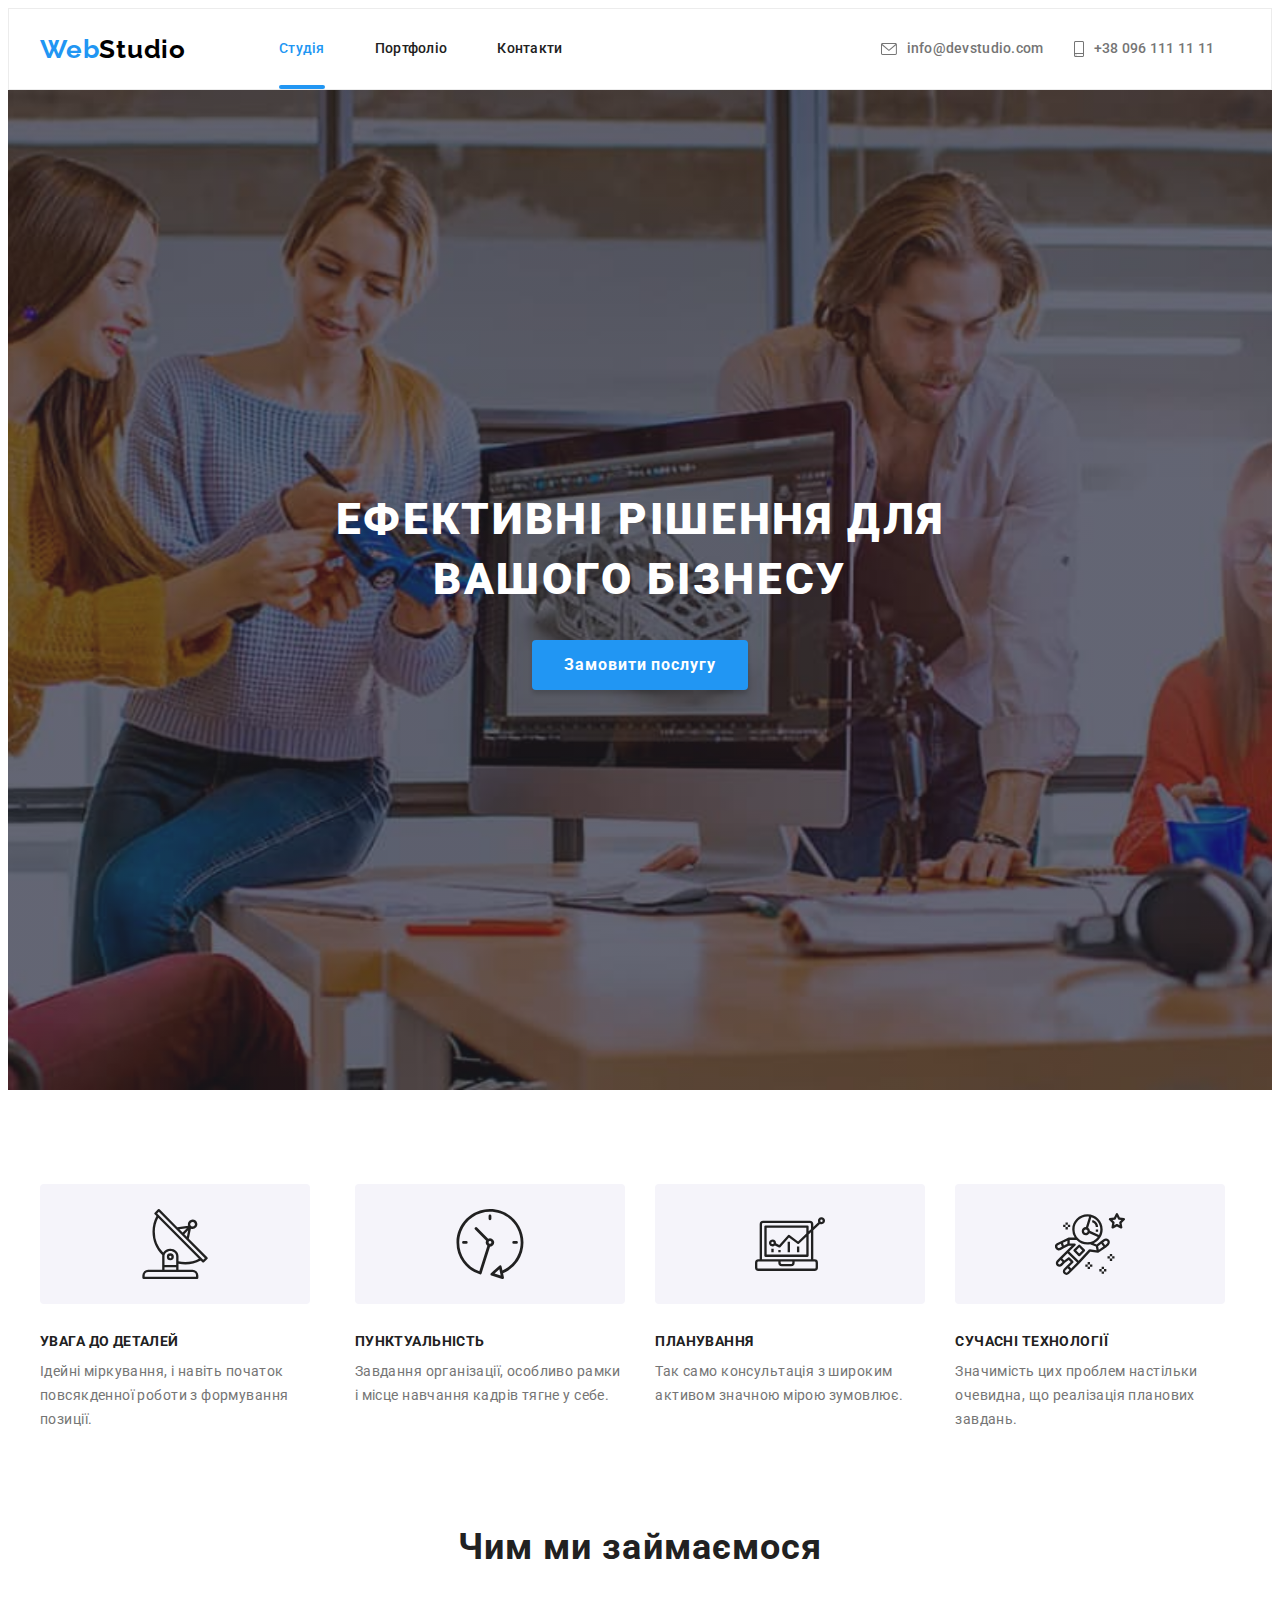
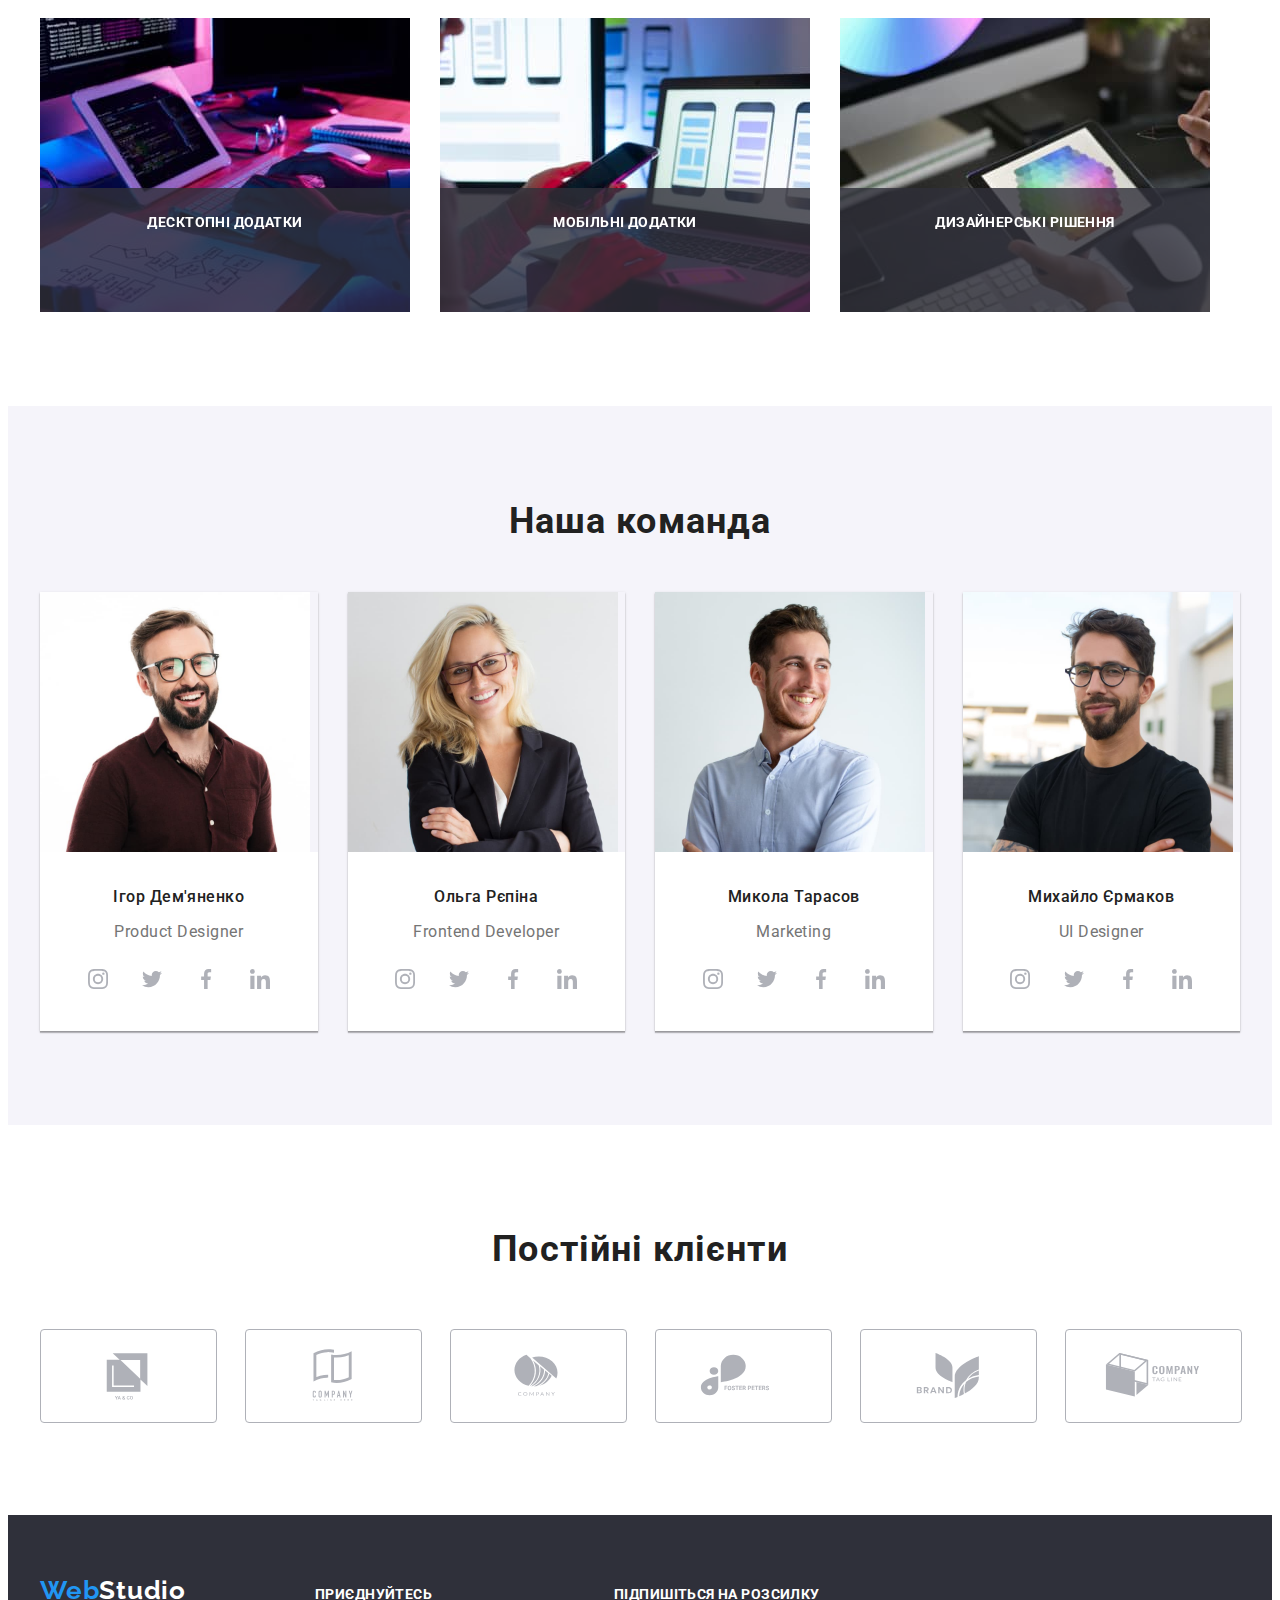
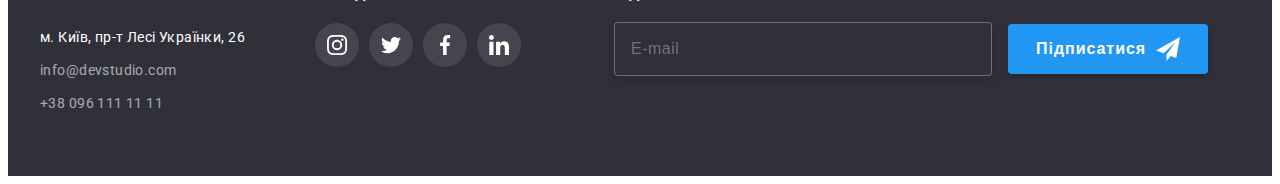
==== index.html @ a2243b5a "start" ====
<!DOCTYPE html>
<html lang="uk">
  <head>
    <meta charset="UTF-8" />
    <meta http-equiv="X-UA-Compatible" content="IE=edge" />
    <meta name="viewport" content="width=device-width, initial-scale=1.0" />
    <title>Portfolio</title>
    <link rel="preconnect" href="https://fonts.googleapis.com" />
    <link rel="preconnect" href="https://fonts.gstatic.com" crossorigin />
    <link
      href="https://fonts.googleapis.com/css2?family=Raleway:wght@700&family=Roboto:wght@400;500;700;900&display=swap"
      rel="stylesheet"
    />
    <link
      rel="stylesheet"
      href="https://cdnjs.cloudflare.com/ajax/libs/modern-normalize/1.1.0/modern-normalize.min.css"
      integrity="sha512-wpPYUAdjBVSE4KJnH1VR1HeZfpl1ub8YT/NKx4PuQ5NmX2tKuGu6U/JRp5y+Y8XG2tV+wKQpNHVUX03MfMFn9Q=="
      crossorigin="anonymous"
      referrerpolicy="no-referrer"
    />
    <link rel="stylesheet" href="./css/styles.css" />
  </head>
  <body>
    <header class="header-page">
      <div class="container main-nav">
        <nav class="site">
          <a class="logo" href="/index.html"
            >Web<span class="black-logo">Studio</span></a
          >
          <ul class="site-nav">
            <li>
              <a class="link-nav current" href="/index.html">Студія</a>
            </li>
            <li><a class="link-nav" href="./portfolio.html">Портфоліо</a></li>
            <li><a class="link-nav" href="">Контакти</a></li>
          </ul>
        </nav>
        <ul class="auth-nav">
          <li class="contact-icon">
            <a class="link" href="mailto:info@devstudio.com">
              <svg class="mail-icon" width="16" height="12">
                <use href="./images/icons.svg#icon-envelope"></use></svg
              >info@devstudio.com
            </a>
          </li>
          <li class="contact-icon">
            <a class="link tel" href="tel:+380961111111">
              <svg class="smarthone-icon" width="10" height="16">
                <use href="./images/icons.svg#icon-smartphone"></use>
              </svg>
              +38 096 111 11 11
            </a>
          </li>
        </ul>
      </div>
    </header>
    <main>
      <section class="decision overlay">
        <div class="container button-buy">
          <h1 class="title">Ефективні рішення для вашого бізнесу</h1>
          <button data-modal-open class="button" type="button">
            Замовити послугу
          </button>
          <div class="backdrop is-hidden" data-modal>
            <div class="modal">
              <button data-modal-close class="close" type="button">
                <svg width="18" height="18">
                  <use href="./images/icons.svg#icon-icon-close"></use>
                </svg>
              </button>
              <p class="modal-title">Залиште свої дані, ми вам передзвонимо</p>
              <form class="modal-form">
                <label class="input-label">
                  <span class="label">Ім'я</span>
                  <span class="input-wrap">
                    <input class="modal-input" type="text" name="name" />
                    <svg class="modal-icon" width="18" height="18">
                      <use href="./images/icons.svg#icon-person"></use>
                    </svg>
                  </span>
                </label>
                <label class="input-label"
                  ><span class="label">Телефон</span>
                  <span class="input-wrap">
                    <input class="modal-input" type="tel" name="phone" />
                    <svg class="modal-icon" width="18" height="18">
                      <use href="./images/icons.svg#icon-phone"></use>
                    </svg>
                  </span>
                </label>
                <label class="input-label"
                  ><span class="label">Пошта</span>
                  <span class="input-wrap">
                    <input class="modal-input" type="email" name="email" />
                    <svg class="modal-icon" width="18" height="18">
                      <use href="./images/icons.svg#icon-email"></use>
                    </svg>
                  </span>
                </label>

                <label class="input-label">
                  <span class="label">Коментар</span>
                  <textarea
                    class="modal-textarea"
                    name="comment"
                    placeholder="Введіть текст"
                  ></textarea>
                </label>
                <label class="checkbox-label"
                  ><input class="checkbox" type="checkbox" name="checkbox" />
                  <span class="icon"></span>
                  Погоджуюся з розсилкою та приймаю
                  <a class="modal-link" href="">
                    <span class="checkbox-text">Умови договору</span></a
                  >
                </label>

                <button type="submit" class="modal-send">Відправити</button>
              </form>
            </div>
          </div>
        </div>
      </section>

      <section class="section-details">
        <div class="container details">
          <ul class="list">
            <li class="list-details">
              <div class="details-icon">
                <svg class="icon-list" width="70" height="70">
                  <use
                    class="icon-antenna"
                    href="./images/icons.svg#icon-antenna-1"
                  ></use>
                </svg>
              </div>
              <h2 class="sub-title">УВАГА ДО ДЕТАЛЕЙ</h2>
              <p class="description">
                Ідейні міркування, і навіть початок повсякденної роботи з
                формування позиції.
              </p>
            </li>

            <li class="list-details">
              <div class="details-icon">
                <svg class="icon-list" width="70" height="70">
                  <use
                    class="icon-clock"
                    href="./images/icons.svg#icon-clock-1"
                  ></use>
                </svg>
              </div>
              <h2 class="sub-title">ПУНКТУАЛЬНІСТЬ</h2>
              <p class="description">
                Завдання організації, особливо рамки і місце навчання кадрів
                тягне у себе.
              </p>
            </li>

            <li class="list-details">
              <div class="details-icon">
                <svg class="icon-list" width="70" height="70">
                  <use
                    class="icon-diagram"
                    href="./images/icons.svg#icon-diagram-1"
                  ></use>
                </svg>
              </div>
              <h2 class="sub-title">ПЛАНУВАННЯ</h2>
              <p class="description">
                Так само консультація з широким активом значною мірою зумовлює.
              </p>
            </li>

            <li class="list-details">
              <div class="details-icon">
                <svg class="icon-list" width="70" height="70">
                  <use
                    class="icon-astronaut"
                    href="./images/icons.svg#icon-astronaut-1"
                  ></use>
                </svg>
              </div>
              <h2 class="sub-title">СУЧАСНІ ТЕХНОЛОГІЇ</h2>
              <p class="description">
                Значимість цих проблем настільки очевидна, що реалізація
                планових завдань.
              </p>
            </li>
          </ul>
        </div>
      </section>

      <section class="hero">
        <div class="container">
          <h2 class="pre-title">Чим ми займаємося</h2>
          <ul class="list-do">
            <li>
              <a class="img-image" href=""
                ><img src="./img/img1.jpg" alt="набір символів" width="370" />
                <p class="img-title">Десктопні додатки</p></a
              >
            </li>
            <li>
              <a class="img-image" href=""
                ><img src="./img/img2.jpg" alt="розробка макету" width="370" />
                <p class="img-title">Мобільні додатки</p></a
              >
            </li>
            <li>
              <a class="img-image" href=""
                ><img src="./img/img3.jpg" alt="дизайн" width="370" />
                <p class="img-title">Дизайнерські рішення</p>
              </a>
            </li>
          </ul>
        </div>
      </section>
      <section class="team">
        <div class="container">
          <h2 class="pre-title">Наша команда</h2>

          <ul class="list-team our-team">
            <li class="icon-item">
              <img src="./img/img4.jpg" alt="Ігор Дем'яненко" width="270" />
              <div class="title-profession">
                <h3 class="title-name">Ігор Дем'яненко</h3>
                <p class="description-name">Product Designer</p>
                <ul class="soc-list list">
                  <li class="soc-item">
                    <a href="" class="soc-link">
                      <svg class="soc-icon" width="20" height="20">
                        <use href="./images/icons.svg#icon-instagram-2"></use>
                      </svg>
                    </a>
                  </li>
                  <li class="soc-item">
                    <a href="" class="soc-link">
                      <svg class="soc-icon" width="20" height="20">
                        <use href="./images/icons.svg#icon-twitter-1"></use>
                      </svg>
                    </a>
                  </li>
                  <li class="soc-item">
                    <a href="" class="soc-link">
                      <svg class="soc-icon" width="20" height="20">
                        <use href="./images/icons.svg#icon-facebook-1"></use>
                      </svg>
                    </a>
                  </li>
                  <li class="soc-item">
                    <a href="" class="soc-link">
                      <svg class="soc-icon" width="20" height="20">
                        <use href="./images/icons.svg#icon-linkedin-1"></use>
                      </svg>
                    </a>
                  </li>
                </ul>
              </div>
            </li>

            <li class="icon-item">
              <img src="./img/img5.jpg" alt="Ольга Рєпіна" width="270" />
              <div class="title-profession">
                <h3 class="title-name">Ольга Рєпіна</h3>
                <p class="description-name">Frontend Developer</p>
                <ul class="soc-list list">
                  <li class="soc-item">
                    <a href="" class="soc-link">
                      <svg class="soc-icon" width="20" height="20">
                        <use href="./images/icons.svg#icon-instagram-2"></use>
                      </svg>
                    </a>
                  </li>
                  <li class="soc-item">
                    <a href="" class="soc-link">
                      <svg class="soc-icon" width="20" height="20">
                        <use href="./images/icons.svg#icon-twitter-1"></use>
                      </svg>
                    </a>
                  </li>
                  <li class="soc-item">
                    <a href="" class="soc-link">
                      <svg class="soc-icon" width="20" height="20">
                        <use href="./images/icons.svg#icon-facebook-1"></use>
                      </svg>
                    </a>
                  </li>
                  <li class="soc-item">
                    <a href="" class="soc-link">
                      <svg class="soc-icon" width="20" height="20">
                        <use href="./images/icons.svg#icon-linkedin-1"></use>
                      </svg>
                    </a>
                  </li>
                </ul>
              </div>
            </li>
            <li class="icon-item">
              <img src="./img/img6.jpg" alt="Микола Тарасов" width="270" />
              <div class="title-profession">
                <h3 class="title-name">Микола Тарасов</h3>
                <p class="description-name">Marketing</p>
                <ul class="soc-list list">
                  <li class="soc-item">
                    <a href="" class="soc-link">
                      <svg class="soc-icon" width="20" height="20">
                        <use href="./images/icons.svg#icon-instagram-2"></use>
                      </svg>
                    </a>
                  </li>
                  <li class="soc-item">
                    <a href="" class="soc-link">
                      <svg class="soc-icon" width="20" height="20">
                        <use href="./images/icons.svg#icon-twitter-1"></use>
                      </svg>
                    </a>
                  </li>
                  <li class="soc-item">
                    <a href="" class="soc-link">
                      <svg class="soc-icon" width="20" height="20">
                        <use href="./images/icons.svg#icon-facebook-1"></use>
                      </svg>
                    </a>
                  </li>
                  <li class="soc-item">
                    <a href="" class="soc-link">
                      <svg class="soc-icon" width="20" height="20">
                        <use href="./images/icons.svg#icon-linkedin-1"></use>
                      </svg>
                    </a>
                  </li>
                </ul>
              </div>
            </li>
            <li class="icon-item">
              <img src="./img/img7.jpg" alt="Михайло Єрмаков" width="270" />
              <div class="title-profession">
                <h3 class="title-name">Михайло Єрмаков</h3>
                <p class="description-name">UI Designer</p>
                <ul class="soc-list list">
                  <li class="soc-item">
                    <a href="" class="soc-link">
                      <svg class="soc-icon" width="20" height="20">
                        <use href="./images/icons.svg#icon-instagram-2"></use>
                      </svg>
                    </a>
                  </li>
                  <li class="soc-item">
                    <a href="" class="soc-link">
                      <svg class="soc-icon" width="20" height="20">
                        <use href="./images/icons.svg#icon-twitter-1"></use>
                      </svg>
                    </a>
                  </li>
                  <li class="soc-item">
                    <a href="" class="soc-link">
                      <svg class="soc-icon" width="20" height="20">
                        <use href="./images/icons.svg#icon-facebook-1"></use>
                      </svg>
                    </a>
                  </li>
                  <li class="soc-item">
                    <a href="" class="soc-link">
                      <svg class="soc-icon" width="20" height="20">
                        <use href="./images/icons.svg#icon-linkedin-1"></use>
                      </svg>
                    </a>
                  </li>
                </ul>
              </div>
            </li>
          </ul>
        </div>
      </section>
      <section class="clients">
        <div class="container">
          <h2 class="title-clients">Постійні клієнти</h2>
          <ul class="clients-list list">
            <li class="client-item">
              <a href="" class="client-link">
                <svg class="client-icon" width="106" height="60">
                  <use href="./images/icons.svg#icon-Logo"></use></svg
              ></a>
            </li>
            <li class="client-item">
              <a href="" class="client-link">
                <svg class="client-icon" width="106" height="60">
                  <use href="./images/icons.svg#icon-Logo-1"></use>
                </svg>
              </a>
            </li>
            <li class="client-item">
              <a href="" class="client-link">
                <svg class="client-icon" width="106" height="60">
                  <use href="./images/icons.svg#icon-Logo-2"></use>
                </svg>
              </a>
            </li>
            <li class="client-item">
              <a href="" class="client-link">
                <svg class="client-icon" width="106" height="60">
                  <use href="./images/icons.svg#icon-Logo-3"></use>
                </svg>
              </a>
            </li>
            <li class="client-item">
              <a href="" class="client-link">
                <svg class="client-icon" width="106" height="60">
                  <use href="./images/icons.svg#icon-Logo-4"></use>
                </svg>
              </a>
            </li>
            <li class="client-item">
              <a href="" class="client-link">
                <svg class="client-icon" width="106" height="60">
                  <use href="./images/icons.svg#icon-Logo-5"></use>
                </svg>
              </a>
            </li>
          </ul>
        </div>
      </section>
    </main>
    <footer class="footer">
      <div class="container footer-item">
        <div class="footer-adress">
          <a class="logo-footer" href="/index.html"
            >Web<span class="partlogo">Studio</span></a
          >
          <address class="adress">
            <a class="street" href="">м. Київ, пр-т Лесі Українки, 26</a>
            <ul class="communication">
              <li class="contact-item">
                <a class="contact mail" href="mailto:info@devstudio.com"
                  >info@devstudio.com</a
                >
              </li>
              <li>
                <a class="contact" href="tel:+380961111111"
                  >+38 096 111 11 11</a
                >
              </li>
            </ul>
          </address>
        </div>
        <div class="footer-soc">
          <h2 class="footer-title">приєднуйтесь</h2>
          <ul class="footer-soc-list">
            <li class="footer-soc-item">
              <a href="" class="footer-soc-link">
                <svg class="footer-soc-icon" width="20" height="20">
                  <use href="./images/icons.svg#icon-instagram-2"></use>
                </svg>
              </a>
            </li>
            <li class="footer-soc-item">
              <a href="" class="footer-soc-link">
                <svg class="footer-soc-icon" width="20" height="20">
                  <use href="./images/icons.svg#icon-twitter-1"></use>
                </svg>
              </a>
            </li>
            <li class="footer-soc-item">
              <a href="" class="footer-soc-link">
                <svg class="footer-soc-icon" width="20" height="20">
                  <use href="./images/icons.svg#icon-facebook-1"></use>
                </svg>
              </a>
            </li>
            <li class="footer-soc-item">
              <a href="" class="footer-soc-link">
                <svg class="footer-soc-icon" width="20" height="20">
                  <use href="./images/icons.svg#icon-linkedin-1"></use>
                </svg>
              </a>
            </li>
          </ul>
        </div>
        <form class="footer-send">
          <label for="email" class="send"
            ><span> Підпишіться на розсилку </span>

            <input
              class="input-email"
              type="email"
              name="email"
              placeholder="E-mail"
              id="email"
            />
          </label>
          <button class="subscribe" type="submit">
            Підписатися
            <svg class="icon-send" width="24" height="24">
              <use href="./images/icons.svg#icon-icon-send"></use>
            </svg>
          </button>
        </form>
      </div>
    </footer>
    <script src="./modal.js"></script>
  </body>
</html>
---- css/styles.css ----
body {
  font-family: "Roboto", sans-serif;
  font-style: normal;
  background-color: #ffffff;
}
:root {
  --brand-color: #ffffff;
  --text-color: #212121;
  --button-color: #2196f3;
}

p,
h1,
h2,
h3,
h4,
h5,
h6 {
  margin: 0;
}
ul,
ol {
  margin: 0;
  padding-left: 0;
}
button {
  cursor: pointer;
}
address {
  font-style: normal;
  margin-top: 20px;
}
img {
  display: block;
}

.container {
  width: 1200px;
  padding-left: 15px;
  padding-right: 15px;
  margin: 0 auto;
}

.header-page {
  border: 1px solid #ececec;
  display: flex;
  align-items: center;
}

.logo {
  font-family: "Raleway";
  font-weight: 700;
  font-size: 26px;
  line-height: 1.19;
  letter-spacing: 0.03em;
  color: var(--button-color);
  text-decoration: none;
  margin-right: 93px;
}
.black-logo {
  color: #000;
}
.partlogo {
  color: var(--brand-color);
}

.button-buy {
  display: flex;
  flex-direction: column;
  align-items: center;
}

.overlay {
  max-width: 1600px;
  height: 600px;
  margin-left: auto;
  margin-right: auto;
  background-image: linear-gradient(
      to right,
      rgba(47, 48, 58, 0.4),
      rgba(47, 48, 58, 0.4)
    ),
    url(../images/hero.jpg);
  background-repeat: no-repeat;
  background-position: center;
  background-size: cover;
}

.backdrop {
  position: fixed;
  width: 100%;
  height: 100%;
  top: 0;
  left: 0;
  background-color: rgba(0, 0, 0, 0.2);
  transition: opacity 250ms cubic-bezier(0.4, 0, 0.2, 1),
    vissbility 250ms cubic-bezier(0.4, 0, 0.2, 1);
}

.backdrop.is-hidden {
  opacity: 0;
  pointer-events: none;
}

.modal {
  position: absolute;
  width: 528px;
  min-height: 581px;
  top: 50%;
  left: 50%;
  transform: translate(-50%, -50%);
  padding-left: 40px;
  padding-right: 40px;
  background: #ffffff;
  border-radius: 4px;
  box-shadow: 0px 1px 3px rgba(0, 0, 0, 0.12), 0px 1px 1px rgba(0, 0, 0, 0.14),
    0px 2px 1px rgba(0, 0, 0, 0.2);
  transform: translate(-50%, -50%) rotate(0);
  transition: transform 250ms cubic-bezier(0.4, 0, 0.2, 1),
    border-radius 250ms cubic-bezier(0.4, 0, 0.2, 1);
}

.backdrop.is-hidden .modal {
  transform: translate(-50%, -50%) rotate(-360deg);
  border-radius: 50%;
}

.close {
  width: 30px;
  height: 30px;
  background-color: #ffffff;
  border: 1px solid rgba(0, 0, 0, 0.1);
  border-radius: 50%;
  fill: #000000;
  position: absolute;
  right: 8px;
  top: 8px;
  display: flex;
  align-items: center;
  justify-content: center;
  cursor: pointer;
  transition: fill 250ms cubic-bezier(0.4, 0, 0.2, 1);
}

.close:focus,
.close:hover {
  fill: var(--button-color);
}

.is-hiden {
  opacity: 0;
  visibility: hidden;
  pointer-events: none;
}

.modal-title {
  font-weight: 700;
  font-size: 20px;
  line-height: 1.15;
  text-align: center;
  letter-spacing: 0.03em;
  color: #212121;
  margin-top: 40px;
  margin-bottom: 12px;
}
.modal-input {
  min-width: 100%;
  height: 40px;
  padding-left: 42px;
  border: 1px solid rgba(33, 33, 33, 0.2);
  border-radius: 4px;
  outline: transparent;
  transition: border-color 250ms cubic-bezier(0.4, 0, 0.2, 1);
}

.modal-input:focus {
  border-color: var(--button-color);
}

.input-label {
  margin-bottom: 10px;
}

.label {
  margin-bottom: 4px;
  margin-top: 10px;
}

.input-label span {
  display: block;
  font-weight: 400;
  font-size: 12px;
  line-height: 1.17;
  letter-spacing: 0.01em;
  color: #757575;
}

.modal-textarea {
  width: 100%;
  min-height: 120px;
  border: 1px solid rgba(33, 33, 33, 0.2);
  border-radius: 4px;
  margin-bottom: 20px;
  font-weight: 400;
  font-size: 12px;
  line-height: 1.67;
  letter-spacing: 0.01em;
  color: rgba(117, 117, 117, 0.5);
  padding-top: 12px;
  padding-left: 16px;
  resize: none;
  outline: transparent;
  transition: border-color 250ms cubic-bezier(0.4, 0, 0.2, 1);
}
.modal-textarea:focus {
  border-color: var(--button-color);
}

.input-wrap {
  position: relative;
}

.input-label {
  margin-bottom: 10px;
}

.modal-link {
  text-decoration: none;
  margin-left: 2px;
}

.modal-icon {
  position: absolute;
  left: 15px;
  top: 50%;
  transform: translateY(-50%);
  right: 15px;
  transition: fill 250ms cubic-bezier(0.4, 0, 0.2, 1);
}

.modal-input:focus + .modal-icon {
  fill: var(--button-color);
}

.modal-send {
  font-weight: 700;
  font-size: 16px;
  line-height: 1.88;
  text-align: center;
  justify-content: center;
  letter-spacing: 0.06em;
  color: #ffffff;
  background: #2196f3;

  border-radius: 4px;
  border: none;
  padding-top: 10px;
  padding-bottom: 10px;
  min-width: 200px;
  cursor: pointer;
  display: block;
  margin: 0 auto;
  transition: box-shadow 250ms cubic-bezier(0.4, 0, 0.2, 1);
}

.modal-send:hover,
.modal-send:focus {
  box-shadow: 0px 4px 4px rgba(0, 0, 0, 0.15);
}

.checkbox-label {
  display: flex;
  align-items: center;
  justify-content: center;
  font-weight: 400;
  font-size: 14px;
  line-height: 1.71;
  letter-spacing: 0.03em;
  color: #757575;
  margin-bottom: 30px;
}

.checkbox-text {
  color: var(--button-color);
  position: relative;
}

.checkbox-text::after {
  content: "";
  width: 100%;
  height: 1px;
  background: #2196f3;
  border-radius: 1px;
  position: absolute;
  display: block;
  bottom: 0;
}

.checkbox {
  appearance: none;
}

.icon {
  display: inline-block;
  width: 16px;
  height: 15px;
  border: 2px solid #212121;
  border-radius: 4px;
  margin-right: 8px;
}

.checkbox:checked + .icon {
  border-color: var(--button-color);
  background-color: var(--button-color);
  background-image: url(../images/checked.svg);
  background-size: contain;
  background-origin: content-box;
}

.decision {
  padding-top: 200px;
  padding-bottom: 200px;
  background-color: #2f303a;
  display: flex;
  align-items: center;
}

.footer {
  background-color: #2f303a;
}
.footer-soc {
  margin-left: 70px;
}

.footer-item {
  display: flex;
  align-items: baseline;
}

.footer-title {
  display: block;
  font-weight: 700;
  font-size: 14px;
  line-height: 1.14;
  letter-spacing: 0.03em;
  text-transform: uppercase;
  color: #ffffff;
  margin-bottom: 20px;
}

.footer-soc-icon {
  fill: #ffffff;
}

.footer-soc-list {
  display: flex;
  justify-content: center;
  gap: 10px;
}

.footer-soc-link {
  width: 100%;
  height: 100%;
  display: flex;
  align-items: center;
  justify-content: center;
  background: rgba(255, 255, 255, 0.1);
  border-radius: 50%;
  fill: #ffffff;
  transition: background-color 250ms cubic-bezier(0.4, 0, 0.2, 1),
    fill 250ms cubic-bezier(0.4, 0, 0.2, 1);
}

.footer-soc-link:hover,
.footer-soc-link:focus {
  background-color: #2196f3;
  fill: #ffffff;
}

.footer-soc-item {
  width: 44px;
  height: 44px;
}

.footer-icon-item {
  width: calc((100% - 30px) / 4);
}

.subscribe {
  background-color: var(--button-color);
  box-shadow: 0px 4px 4px rgba(0, 0, 0, 0.15);
  border-radius: 4px;
  font-weight: 700;
  font-size: 16px;
  line-height: 1.88;
  letter-spacing: 0.06em;
  color: #ffffff;
  min-width: 200px;
  height: 50px;
  border: none;
  margin-left: 12px;
  cursor: pointer;
  display: inline-flex;
  padding-left: 28px;
  align-items: center;
}

.icon-send {
  fill: #ffffff;
  margin-left: 10px;
}

.send {
}

.send span {
  display: block;
  font-weight: 700;
  font-size: 14px;
  line-height: 16px;
  letter-spacing: 0.03em;
  text-transform: uppercase;
  color: #ffffff;
  margin-bottom: 20px;
}

.footer-send {
  margin-left: 93px;
}

.input-email {
  font-weight: 400;
  font-size: 16px;
  line-height: 1.25;
  letter-spacing: 0.03em;
  color: rgba(255, 255, 255, 0.6);
  background-color: #2f303a;
  border: 1px solid rgba(255, 255, 255, 0.3);
  filter: drop-shadow(0px 4px 4px rgba(0, 0, 0, 0.15));
  border-radius: 4px;
  min-width: 358px;
  height: 50px;
  padding-left: 16px;
}

.site-nav,
.auth-nav,
.communication,
.list,
.header-page,
.list-button,
.list-image,
.list-do,
.list-team,
.icon-list,
.social-team-list,
.footer-soc-list {
  list-style-type: none;
}

.contact-icon {
  display: flex;
  color: #757575;
  cursor: pointer;
}

.link-nav {
  font-weight: 500;
  font-size: 14px;
  line-height: 1.14;
  letter-spacing: 0.02em;
  color: #212121;
  text-decoration: none;
  display: flex;
  padding-top: 32px;
  padding-bottom: 32px;
  transition: color 250ms cubic-bezier(0.4, 0, 0.2, 1);
}

.current {
  color: #2196f3;
  position: relative;
}

.current::after {
  content: "";
  width: 100%;
  height: 4px;
  background: #2196f3;
  border-radius: 2px;
  position: absolute;
  display: block;
  bottom: 0;
}

.link-nav:hover,
.link-nav:focus {
  color: var(--button-color);
}

.link {
  font-weight: 500;
  font-size: 14px;
  line-height: 1.14;
  letter-spacing: 0.02em;
  text-decoration: none;
  color: #757575;
  fill: #757575;
  display: flex;
  justify-content: center;
  align-items: center;
  transition: color 250ms cubic-bezier(0.4, 0, 0.2, 1),
    fill 250ms cubic-bezier(0.4, 0, 0.2, 1);
}

.mail-icon {
  margin-right: 10px;
  fill: currentColor;
}

.smarthone-icon {
  margin-right: 10px;
  fill: currentColor;
}

.link:hover,
.link:focus {
  color: var(--button-color);
  fill: var(--button-color);
}

.tel {
  color: #757575;
}

.street {
  font-size: 14px;
  line-height: 1.71;
  letter-spacing: 0.03em;
  color: var(--brand-color);
  text-decoration: none;
  font-style: normal;
  margin-bottom: 9px;
}

.contact {
  font-size: 14px;
  line-height: 1.71;
  letter-spacing: 0.03em;
  color: rgba(255, 255, 255, 0.6);
  text-decoration: none;
  font-style: normal;
  margin-bottom: 9px;
}

.title {
  font-weight: 900;
  font-size: 44px;
  line-height: 1.36;
  letter-spacing: 0.06em;
  text-align: center;
  color: var(--brand-color);
  text-transform: uppercase;

  margin-bottom: 30px;
  max-width: 696px;
}
.button {
  background-color: var(--button-color);
  font-weight: 700;
  font-size: 16px;
  line-height: 1.88;
  letter-spacing: 0.06em;
  color: var(--brand-color);
  font-family: inherit;
  border-radius: 4px;
  padding: 10px 32px;
  min-width: 216px;
  text-align: center;
  display: inline-block;
  box-shadow: 0px 4px 4px rgba(0, 0, 0, 0.15);
  border: 0;
}

.list {
  display: flex;
  gap: 30px;
}

.details-icon {
  width: 270px;
  height: 120px;
  display: flex;
  background: #f5f4fa;
  justify-content: center;
  align-items: center;
  border-radius: 4px;
}

.icon-list {
  fill: hsla(0, 0%, 13%, 1);
}

.details {
  display: flex;
}

.list-do {
  display: flex;
  gap: 30px;
}

.pre-title {
  font-weight: 700;
  font-size: 36px;
  line-height: 1.17;
  letter-spacing: 0.03em;
  color: var(--text-color);
  margin-bottom: 50px;
  text-align: center;
}

.img-image {
  position: relative;
}

.img-title {
  font-weight: 700;
  font-size: 14px;
  line-height: 1.14;
  text-align: center;
  letter-spacing: 0.03em;
  text-transform: uppercase;
  color: #ffffff;
  background: rgba(47, 48, 58, 0.8);
  width: 370px;
  height: 70px;
  align-items: center;
  justify-content: center;
  padding-top: 27px;
  padding-bottom: 27px;
  position: absolute;
  bottom: 0px;
}

.description {
  font-size: 14px;
  line-height: 1.71;
  letter-spacing: 0.03em;
  color: #757575;
}
.sub-title {
  font-weight: 700;
  font-size: 14px;
  line-height: 1.14;
  letter-spacing: 0.03em;
  text-transform: uppercase;
  color: var(--text-color);
  margin-bottom: 10px;
  margin-top: 30px;
}
.type-button {
  text-decoration: none;
  background-color: #fff;
  padding-top: 94px;
  padding-bottom: 94px;
}

.filter-button {
  display: flex;
  justify-content: center;
}
.list-button {
  display: flex;
  gap: 8px;
  text-align: center;
}
.hero {
  padding-bottom: 94px;
}
.link-img {
  text-decoration: none;
}

.wrap {
  position: relative;
  overflow: hidden;
}

.portfolio-image:hover .hover-text {
  transform: translateY(0);
}

.hover-text {
  position: absolute;
  top: 0;
  font-style: normal;
  padding-left: 24px;
  padding-right: 24px;
  padding-top: 63px;
  padding-bottom: 63px;
  background-color: rgba(33, 150, 243, 0.9);
  font-weight: 400;
  font-size: 18px;
  line-height: 1.56;
  letter-spacing: 0.03em;
  color: #ffffff;
  height: 100%;
  transform: translateY(100%);
  transition: transform 250ms cubic-bezier(0.4, 0, 0.2, 1);
  overflow: auto;
}

.portfolio-image {
  width: calc((100% - 60px) / 3);
  border-bottom: 1px solid #eeeeee;
  transition: box-shadow 250ms cubic-bezier(0.4, 0, 0.2, 1);
}

.portfolio-image:hover {
  box-shadow: 0px 1px 1px rgba(0, 0, 0, 0.12), 0px 4px 4px rgba(0, 0, 0, 0.06),
    1px 4px 6px rgba(0, 0, 0, 0.16);
}

.team {
  background-color: #f5f4fa;
  padding-top: 94px;
  padding-bottom: 94px;
}

.our-team {
  display: flex;
}

.list-team {
  display: flex;
  gap: 30px;
}

.filter {
  background-color: #f5f4fa;
  color: var(--text-color);
}
.button-filter {
  background-color: #f5f4fa;
  font-weight: 500;
  font-size: 16px;
  line-height: 1.62;
  text-align: center;
  letter-spacing: 0.03em;
  color: var(--text-color);
  font-family: Roboto, sans-serif;
  padding-top: 6px;
  padding-bottom: 6px;
  padding-left: 22px;
  padding-right: 22px;
  border-radius: 4px;
  border: 0;
  transition: box-shadow 250ms cubic-bezier(0.4, 0, 0.2, 1),
    color 250ms cubic-bezier(0.4, 0, 0.2, 1),
    background-color 250ms cubic-bezier(0.4, 0, 0.2, 1);
}

.button-filter:hover,
.button-filter:focus {
  background-color: var(--button-color);
  color: var(--brand-color);
  box-shadow: 0px 3px 1px rgba(0, 0, 0, 0.1), 0px 1px 2px rgba(0, 0, 0, 0.08),
    0px 2px 2px rgba(0, 0, 0, 0.12);
}

.button-filter:active {
  background: var(--button-color);
  color: var(--brand-color);
}
.title-name {
  font-weight: 500;
  font-size: 16px;
  line-height: 1.87;
  letter-spacing: 0.03em;
  color: var(--text-color);
  margin-bottom: 10px;
  text-align: center;
}
.title-description {
  font-weight: 700;
  font-size: 18px;
  line-height: 2;
  letter-spacing: 0.06em;
  color: var(--text-color);

  margin-bottom: 4px;
}
.sub-description {
  font-size: 16px;
  line-height: 1.88;
  letter-spacing: 0.03em;
  color: #757575;
}
.footer {
  padding-top: 60px;
  padding-bottom: 60px;
}
.list-button {
  margin-bottom: 50px;
}

.list-image {
  display: flex;
  gap: 30px;
  flex-wrap: wrap;
}

.auth-nav {
  display: flex;
  gap: 30px;
  align-items: center;
  margin-left: 318px;
}

.site-nav {
  display: flex;
  gap: 50px;
}
.site {
  display: flex;
  align-items: center;
}
.main-nav {
  display: flex;
}
.description-name {
  font-size: 16px;
  line-height: 1.19;
  text-align: center;
  letter-spacing: 0.03em;
  color: #757575;
}

.title-profession {
  padding-top: 30px;
  padding-bottom: 30px;
  background: #ffffff;
}

.soc-list {
  margin-top: 16px;
  display: flex;
  justify-content: center;
  gap: 10px;
}

.soc-link {
  width: 100%;
  height: 100%;
  display: flex;
  align-items: center;
  justify-content: center;
  background: #ffffff;
  border-radius: 50%;
  fill: #afb1b8;
  transition: background-color 250ms cubic-bezier(0.4, 0, 0.2, 1),
    fill 250ms cubic-bezier(0.4, 0, 0.2, 1);
}

.soc-link:hover,
.soc-link:focus {
  background-color: #2196f3;
  fill: #ffffff;
}

.soc-item {
  width: 44px;
  height: 44px;
}

.icon-item {
  width: calc((100% - 30px) / 4);
  box-shadow: 0px 1px 3px rgba(0, 0, 0, 0.12), 0px 1px 1px rgba(0, 0, 0, 0.14),
    0px 2px 1px rgba(0, 0, 0, 0.2);
}

.clients {
  padding-top: 94px;
  padding-bottom: 94px;
}

.title-clients {
  margin-bottom: 50px;
  font-style: normal;
  font-weight: 700;
  font-size: 36px;
  line-height: 1.67;
  text-align: center;
  letter-spacing: 0.03em;
  color: #212121;
}

.clients-list {
  display: flex;
  gap: 30px;
}

.client-item {
  width: calc((100% - 150px) / 6);
  height: 92px;
}

.client-link {
  width: 100%;
  height: 100%;
  border: 1px solid #afb1b8;
  border-radius: 4px;
  display: flex;
  align-items: center;
  justify-content: center;
  transition: border-color 250ms cubic-bezier(0.4, 0, 0.2, 1);
}

.client-icon {
  fill: #afb1b8;
  transition: fill 250ms cubic-bezier(0.4, 0, 0.2, 1);
}

.client-link:hover,
.client-link:focus {
  border-color: hsla(207, 90%, 54%, 1);
}

.client-link:hover .client-icon,
.client-link:focus .client-icon {
  fill: #2196f3;
}

.logo-footer {
  font-family: "Raleway";
  font-weight: 700;
  font-size: 26px;
  line-height: 1.19;
  letter-spacing: 0.03em;
  color: var(--button-color);
  text-decoration: none;
  margin-bottom: 20px;
}
.description-image {
  padding-top: 20px;
  padding-bottom: 20px;
  padding-left: 24px;
  padding-right: 24px;
  border: 1px solid #eeeeee;
}
.section-details {
  padding-top: 94px;
  padding-bottom: 94px;
}
.contact-item {
  margin-bottom: 9px;
}
.communication {
  margin-top: 9px;
}
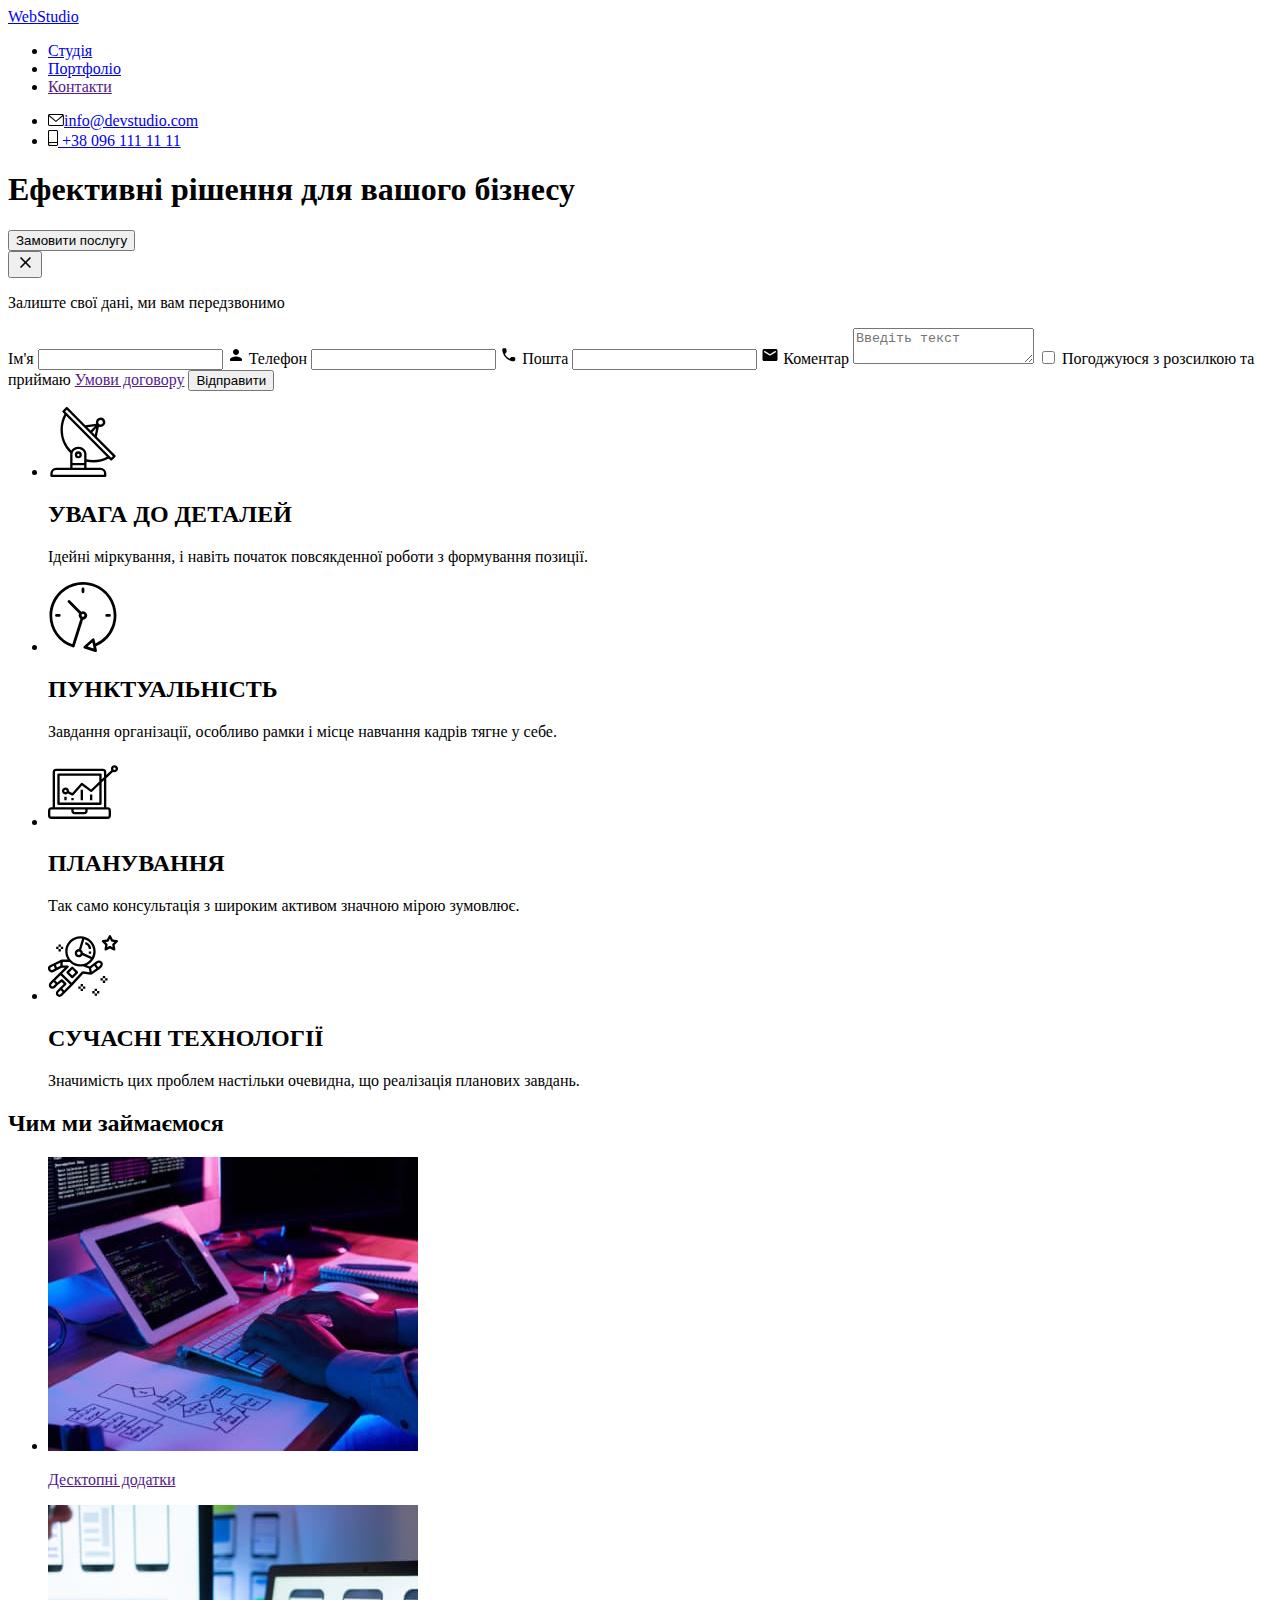
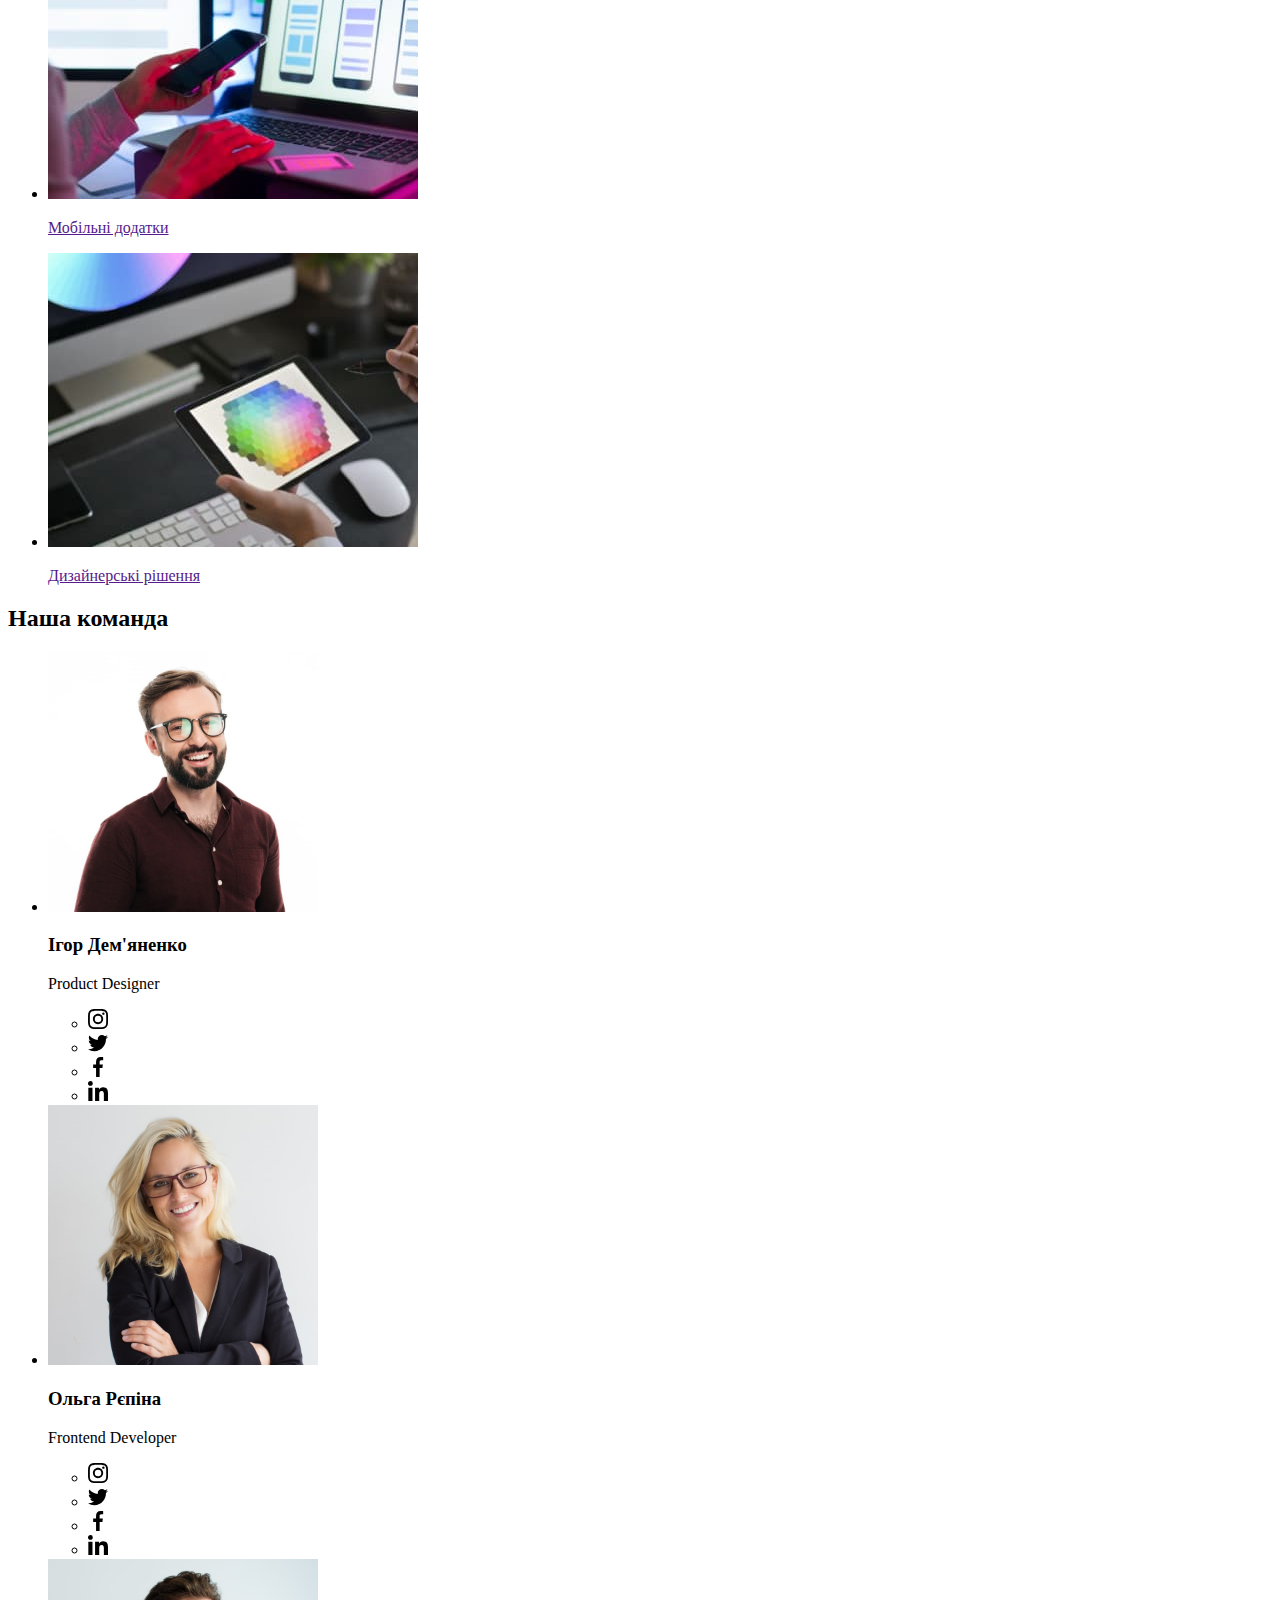
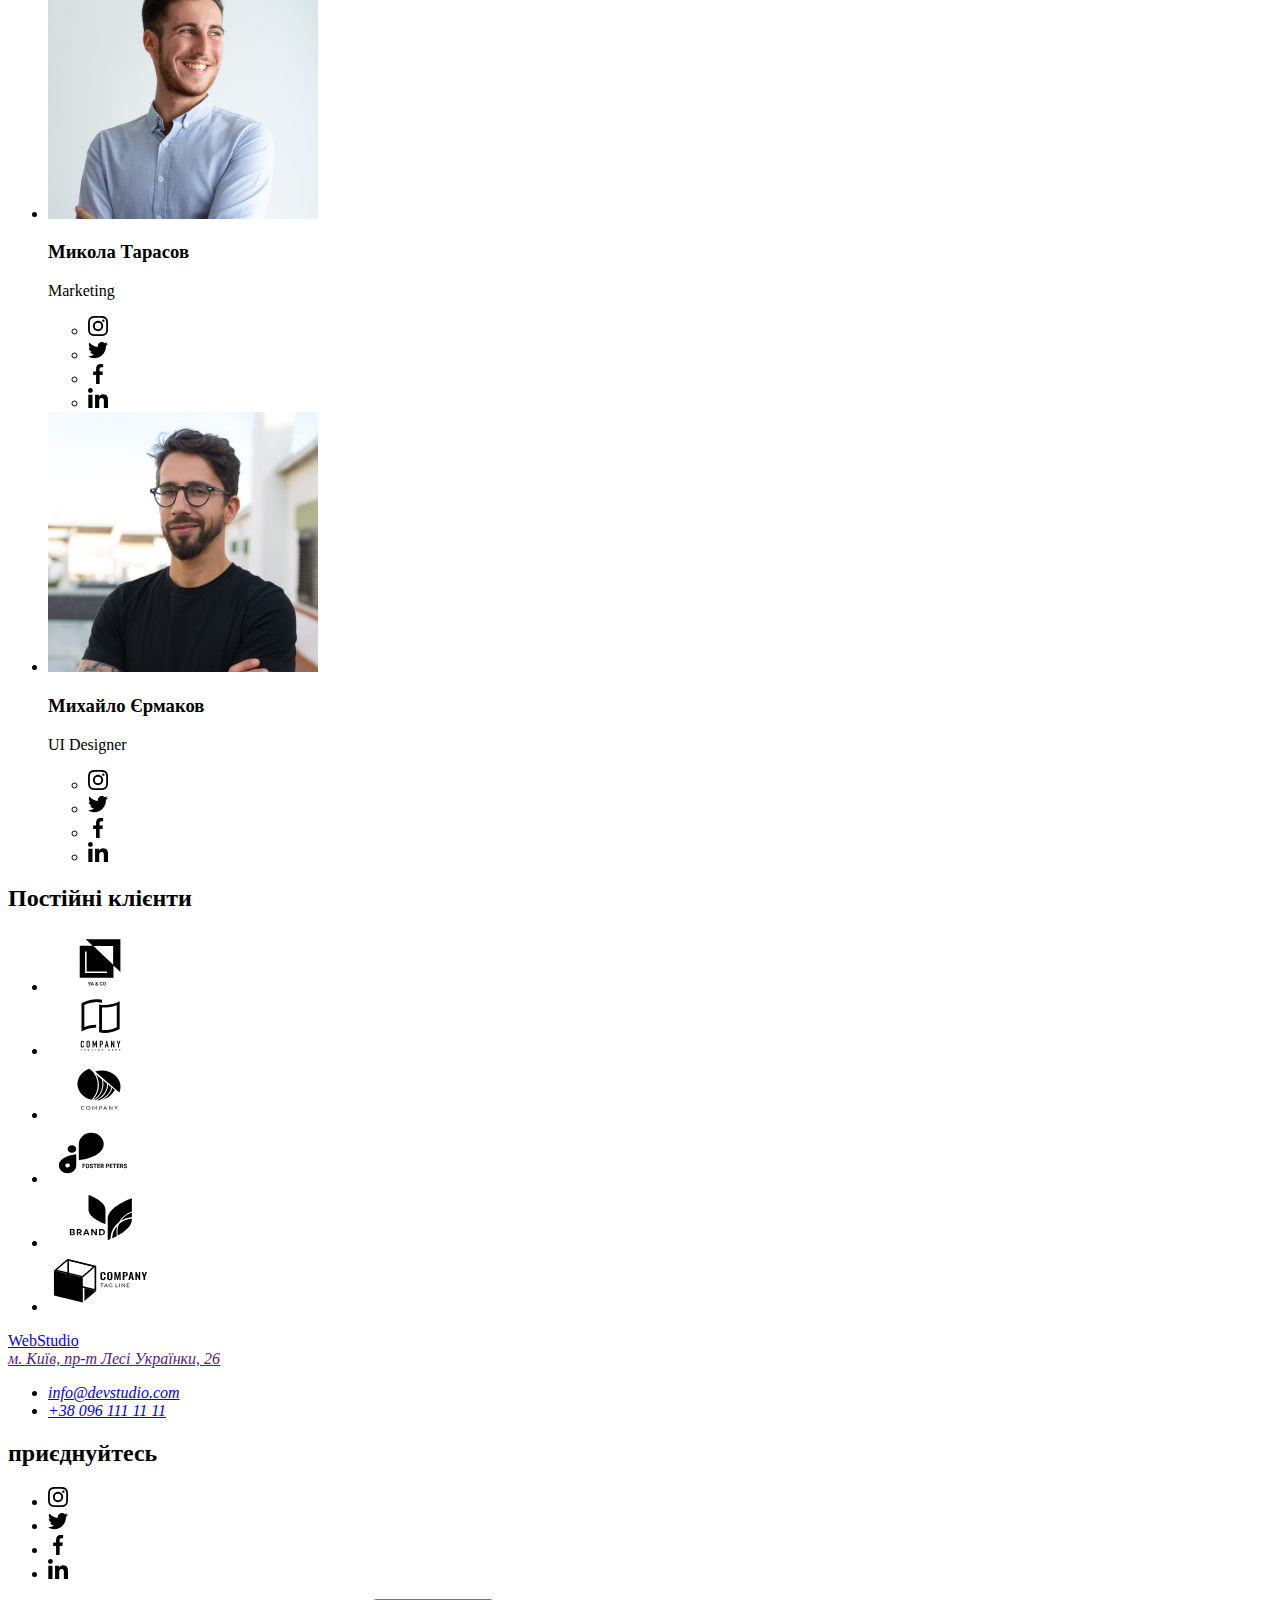
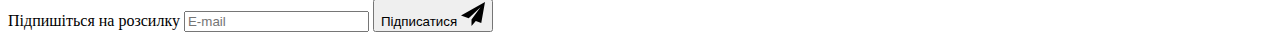
==== commit d2d4d7a2: "scss" ====
--- a/index.html
+++ b/index.html
@@ -18,7 +18,7 @@
       crossorigin="anonymous"
       referrerpolicy="no-referrer"
     />
-    <link rel="stylesheet" href="./css/styles.css" />
+    <link rel="stylesheet" href="./saas/main.min.css" />
   </head>
   <body>
     <header class="header-page">
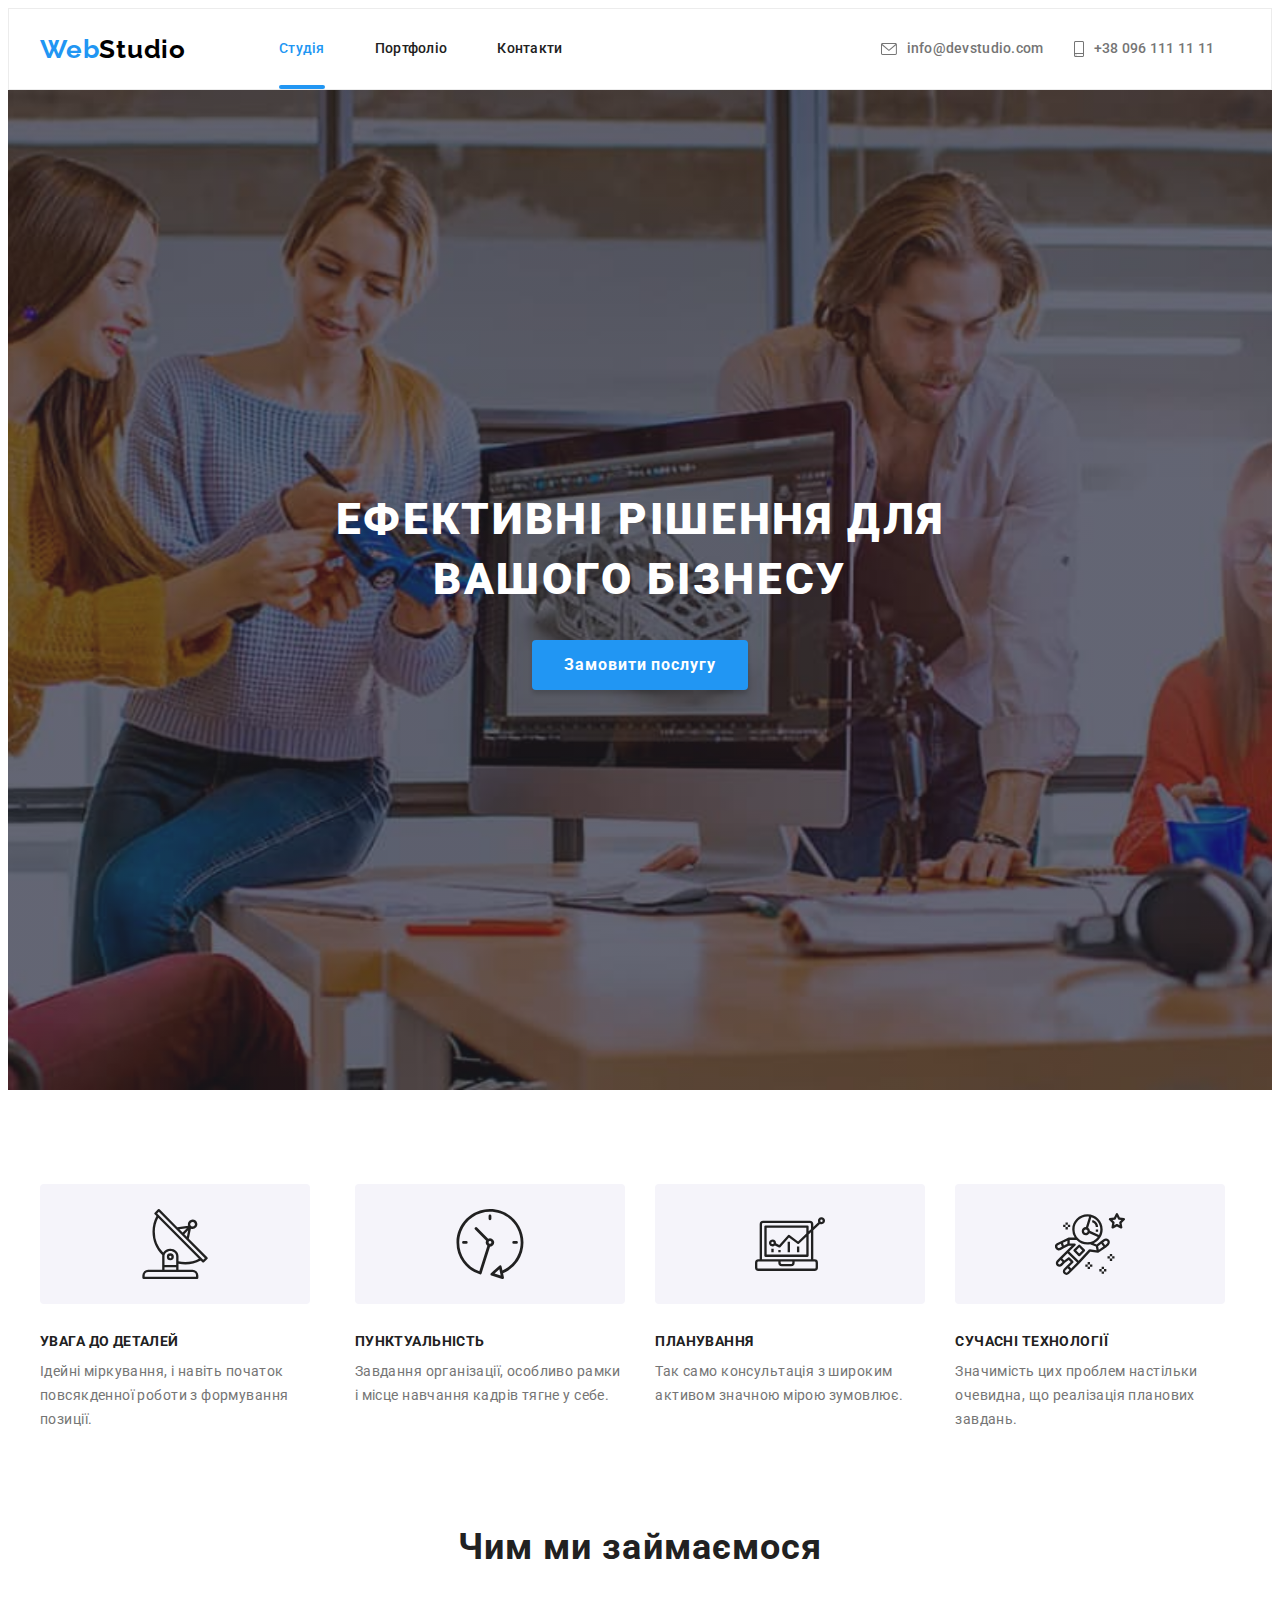
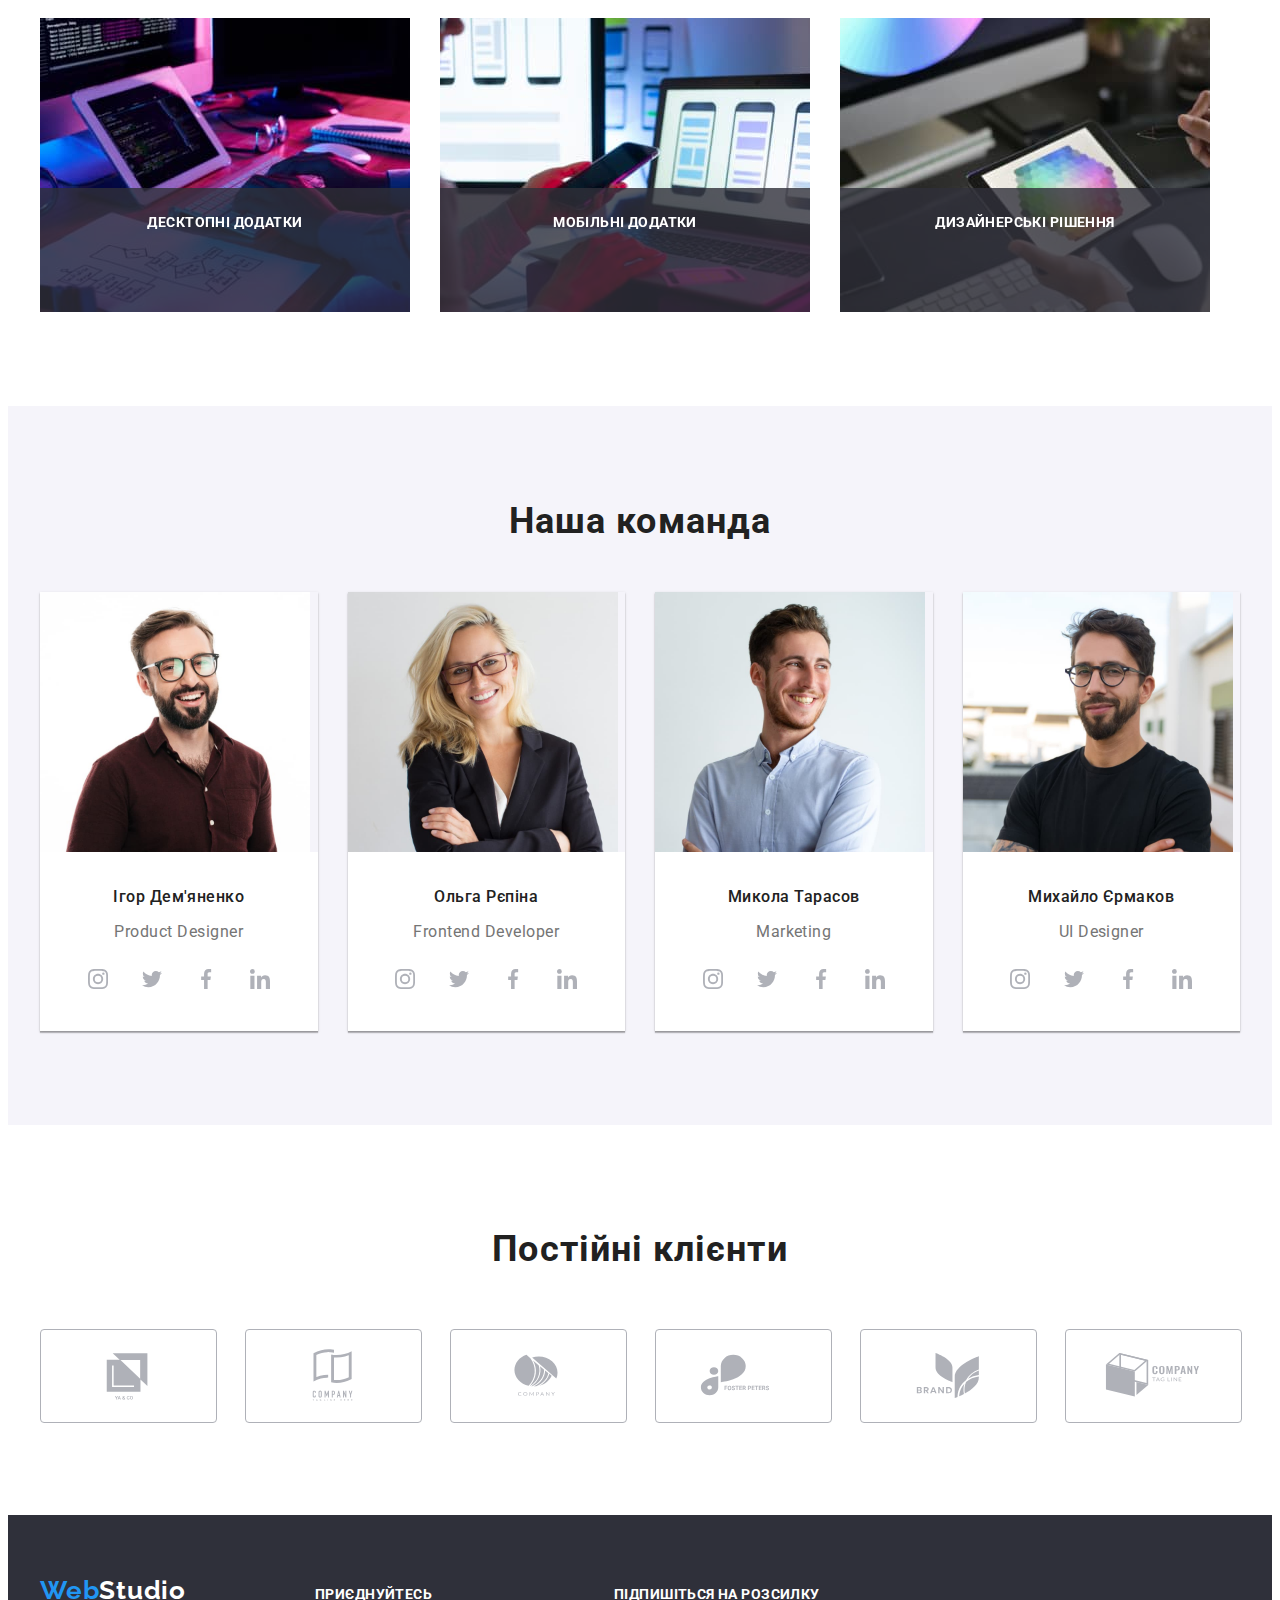
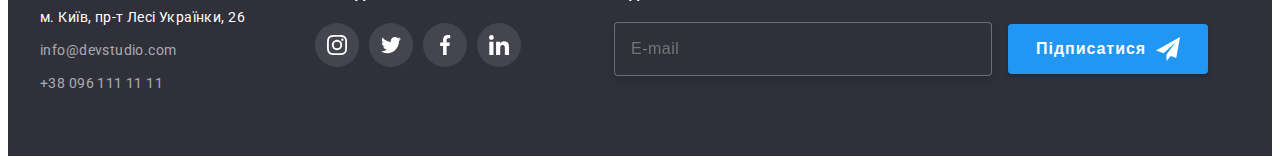
==== commit 909088c4: "sass" ====
--- a/index.html
+++ b/index.html
@@ -18,7 +18,7 @@
       crossorigin="anonymous"
       referrerpolicy="no-referrer"
     />
-    <link rel="stylesheet" href="./saas/main.min.css" />
+    <link rel="stylesheet" href="./css/main.min.css" />
   </head>
   <body>
     <header class="header-page">
@@ -498,6 +498,6 @@
         </form>
       </div>
     </footer>
-    <script src="./modal.js"></script>
+    <script src="./js/modal.js"></script>
   </body>
 </html>
--- a/css/main.min.css
+++ b/css/main.min.css
@@ -0,0 +1 @@
+.header-page{border:1px solid #ececec;display:flex;align-items:center}.logo{font-family:"Raleway";font-weight:700;font-size:26px;line-height:1.19;letter-spacing:.03em;color:var(--button-color);text-decoration:none;margin-right:93px}.partlogo{color:var(--brand-color)}.contact-icon{display:flex;color:#757575;cursor:pointer}.link-nav{font-weight:500;font-size:14px;line-height:1.14;letter-spacing:.02em;color:#212121;text-decoration:none;display:flex;padding-top:32px;padding-bottom:32px;transition:color 250ms cubic-bezier(0.4, 0, 0.2, 1)}.current{color:#2196f3;position:relative}.current::after{content:"";width:100%;height:4px;background:#2196f3;border-radius:2px;position:absolute;display:block;bottom:0}.link-nav:hover,.link-nav:focus{color:var(--button-color)}.link{font-weight:500;font-size:14px;line-height:1.14;letter-spacing:.02em;text-decoration:none;color:#757575;fill:#757575;display:flex;justify-content:center;align-items:center;transition:color 250ms cubic-bezier(0.4, 0, 0.2, 1),fill 250ms cubic-bezier(0.4, 0, 0.2, 1)}.mail-icon{margin-right:10px;fill:currentColor}.smarthone-icon{margin-right:10px;fill:currentColor}.link:hover,.link:focus{color:var(--button-color);fill:var(--button-color)}.tel{color:#757575}.auth-nav{display:flex;gap:30px;align-items:center;margin-left:318px}.site-nav{display:flex;gap:50px}.site{display:flex;align-items:center}.main-nav{display:flex}.title{font-weight:900;font-size:44px;line-height:1.36;letter-spacing:.06em;text-align:center;color:var(--brand-color);text-transform:uppercase;margin-bottom:30px;max-width:696px}.button{background-color:var(--button-color);font-weight:700;font-size:16px;line-height:1.88;letter-spacing:.06em;color:var(--brand-color);font-family:inherit;border-radius:4px;padding:10px 32px;min-width:216px;text-align:center;display:inline-block;box-shadow:0px 4px 4px rgba(0,0,0,.15);border:0}.overlay{max-width:1600px;height:600px;margin-left:auto;margin-right:auto;background-image:linear-gradient(to right, rgba(47, 48, 58, 0.4), rgba(47, 48, 58, 0.4)),url(../images/hero.jpg);background-repeat:no-repeat;background-position:center;background-size:cover}.button-buy{display:flex;flex-direction:column;align-items:center}.button{cursor:pointer}.decision{padding-top:200px;padding-bottom:200px;background-color:#2f303a;display:flex;align-items:center}.backdrop{position:fixed;width:100%;height:100%;top:0;left:0;background-color:rgba(0,0,0,.2);transition:opacity 250ms cubic-bezier(0.4, 0, 0.2, 1),vissbility 250ms cubic-bezier(0.4, 0, 0.2, 1)}.backdrop.is-hidden{opacity:0;pointer-events:none}.backdrop.is-hidden .modal{transform:translate(-50%, -50%) rotate(-360deg);border-radius:50%}.close{width:30px;height:30px;background-color:#fff;border:1px solid rgba(0,0,0,.1);border-radius:50%;fill:#000;position:absolute;right:8px;top:8px;display:flex;align-items:center;justify-content:center;cursor:pointer;transition:fill 250ms cubic-bezier(0.4, 0, 0.2, 1)}.close:focus,.close:hover{fill:var(--button-color)}.is-hiden{opacity:0;visibility:hidden;pointer-events:none}.modal{position:absolute;width:528px;min-height:581px;top:50%;left:50%;transform:translate(-50%, -50%);padding-left:40px;padding-right:40px;background:#fff;border-radius:4px;box-shadow:0px 1px 3px rgba(0,0,0,.12),0px 1px 1px rgba(0,0,0,.14),0px 2px 1px rgba(0,0,0,.2);transform:translate(-50%, -50%) rotate(0);transition:transform 250ms cubic-bezier(0.4, 0, 0.2, 1),border-radius 250ms cubic-bezier(0.4, 0, 0.2, 1)}.modal-title{font-weight:700;font-size:20px;line-height:1.15;text-align:center;letter-spacing:.03em;color:#212121;margin-top:40px;margin-bottom:12px}.modal-input{min-width:100%;height:40px;padding-left:42px;border:1px solid rgba(33,33,33,.2);border-radius:4px;outline:rgba(0,0,0,0);transition:border-color 250ms cubic-bezier(0.4, 0, 0.2, 1)}.modal-input:focus{border-color:var(--button-color)}.input-label{margin-bottom:10px}.label{margin-bottom:4px;margin-top:10px}.input-label span{display:block;font-weight:400;font-size:12px;line-height:1.17;letter-spacing:.01em;color:#757575}.modal-textarea{width:100%;min-height:120px;border:1px solid rgba(33,33,33,.2);border-radius:4px;margin-bottom:20px;font-weight:400;font-size:12px;line-height:1.67;letter-spacing:.01em;color:rgba(117,117,117,.5);padding-top:12px;padding-left:16px;resize:none;outline:rgba(0,0,0,0);transition:border-color 250ms cubic-bezier(0.4, 0, 0.2, 1)}.modal-textarea:focus{border-color:var(--button-color)}.input-wrap{position:relative}.input-label{margin-bottom:10px}.modal-link{text-decoration:none;margin-left:2px}.modal-icon{position:absolute;left:15px;top:50%;transform:translateY(-50%);right:15px;transition:fill 250ms cubic-bezier(0.4, 0, 0.2, 1)}.modal-input:focus+.modal-icon{fill:var(--button-color)}.modal-send{font-weight:700;font-size:16px;line-height:1.88;text-align:center;justify-content:center;letter-spacing:.06em;color:#fff;background:#2196f3;border-radius:4px;border:none;padding-top:10px;padding-bottom:10px;min-width:200px;cursor:pointer;display:block;margin:0 auto;transition:box-shadow 250ms cubic-bezier(0.4, 0, 0.2, 1)}.modal-send:hover,.modal-send:focus{box-shadow:0px 4px 4px rgba(0,0,0,.15)}.checkbox-label{display:flex;align-items:center;justify-content:center;font-weight:400;font-size:14px;line-height:1.71;letter-spacing:.03em;color:#757575;margin-bottom:30px}.checkbox-text{color:var(--button-color);position:relative}.checkbox-text::after{content:"";width:100%;height:1px;background:#2196f3;border-radius:1px;position:absolute;display:block;bottom:0}.checkbox{-webkit-appearance:none;-moz-appearance:none;appearance:none}.icon{display:inline-block;width:16px;height:15px;border:2px solid #212121;border-radius:4px;margin-right:8px}.checkbox:checked+.icon{border-color:var(--button-color);background-color:var(--button-color);background-image:url(../images/checked.svg);background-size:contain;background-origin:content-box}.details-icon{width:270px;height:120px;display:flex;background:#f5f4fa;justify-content:center;align-items:center;border-radius:4px}.icon-list{fill:#212121}.details{display:flex}.description{font-size:14px;line-height:1.71;letter-spacing:.03em;color:#757575}.sub-title{font-weight:700;font-size:14px;line-height:1.14;letter-spacing:.03em;text-transform:uppercase;color:var(--text-color);margin-bottom:10px;margin-top:30px}.list{display:flex;gap:30px}.section-details{padding-top:94px;padding-bottom:94px}.list-do{display:flex;gap:30px}.pre-title{font-weight:700;font-size:36px;line-height:1.17;letter-spacing:.03em;color:var(--text-color);margin-bottom:50px;text-align:center}.img-image{position:relative}.img-title{font-weight:700;font-size:14px;line-height:1.14;text-align:center;letter-spacing:.03em;text-transform:uppercase;color:#fff;background:rgba(47,48,58,.8);width:370px;height:70px;align-items:center;justify-content:center;padding-top:27px;padding-bottom:27px;position:absolute;bottom:0px}.hero{padding-bottom:94px}.pre-title{font-weight:700;font-size:36px;line-height:1.17;letter-spacing:.03em;color:var(--text-color);margin-bottom:50px;text-align:center}.team{background-color:#f5f4fa;padding-top:94px;padding-bottom:94px}.our-team{display:flex}.list-team{display:flex;gap:30px}.title-name{font-weight:500;font-size:16px;line-height:1.87;letter-spacing:.03em;color:var(--text-color);margin-bottom:10px;text-align:center}.description-name{font-size:16px;line-height:1.19;text-align:center;letter-spacing:.03em;color:#757575}.title-profession{padding-top:30px;padding-bottom:30px;background:#fff}.soc-list{margin-top:16px;display:flex;justify-content:center;gap:10px}.soc-link{width:100%;height:100%;display:flex;align-items:center;justify-content:center;background:#fff;border-radius:50%;fill:#afb1b8;transition:background-color 250ms cubic-bezier(0.4, 0, 0.2, 1),fill 250ms cubic-bezier(0.4, 0, 0.2, 1)}.soc-link:hover,.soc-link:focus{background-color:#2196f3;fill:#fff}.soc-item{width:44px;height:44px}.icon-item{width:calc((100% - 30px)/4);box-shadow:0px 1px 3px rgba(0,0,0,.12),0px 1px 1px rgba(0,0,0,.14),0px 2px 1px rgba(0,0,0,.2)}.clients{padding-top:94px;padding-bottom:94px}.title-clients{margin-bottom:50px;font-style:normal;font-weight:700;font-size:36px;line-height:1.67;text-align:center;letter-spacing:.03em;color:#212121}.clients-list{display:flex;gap:30px}.client-item{width:calc((100% - 150px)/6);height:92px}.client-link{width:100%;height:100%;border:1px solid #afb1b8;border-radius:4px;display:flex;align-items:center;justify-content:center;transition:border-color 250ms cubic-bezier(0.4, 0, 0.2, 1)}.client-icon{fill:#afb1b8;transition:fill 250ms cubic-bezier(0.4, 0, 0.2, 1)}.client-link:hover,.client-link:focus{border-color:#2094f3}.client-link:hover .client-icon,.client-link:focus .client-icon{fill:#2196f3}.black-logo{color:#000}.footer{background-color:#2f303a}.footer-soc{margin-left:70px}.footer-item{display:flex;align-items:baseline}.footer-title{display:block;font-weight:700;font-size:14px;line-height:1.14;letter-spacing:.03em;text-transform:uppercase;color:#fff;margin-bottom:20px}.footer-soc-icon{fill:#fff}.footer-soc-list{display:flex;justify-content:center;gap:10px}.footer-soc-link{width:100%;height:100%;display:flex;align-items:center;justify-content:center;background:rgba(255,255,255,.1);border-radius:50%;fill:#fff;transition:background-color 250ms cubic-bezier(0.4, 0, 0.2, 1),fill 250ms cubic-bezier(0.4, 0, 0.2, 1)}.footer-soc-link:hover,.footer-soc-link:focus{background-color:#2196f3;fill:#fff}.footer-soc-item{width:44px;height:44px}.footer-icon-item{width:calc((100% - 30px)/4)}.subscribe{background-color:var(--button-color);box-shadow:0px 4px 4px rgba(0,0,0,.15);border-radius:4px;font-weight:700;font-size:16px;line-height:1.88;letter-spacing:.06em;color:#fff;min-width:200px;height:50px;border:none;margin-left:12px;cursor:pointer;display:inline-flex;padding-left:28px;align-items:center}.icon-send{fill:#fff;margin-left:10px}.send span{display:block;font-weight:700;font-size:14px;line-height:16px;letter-spacing:.03em;text-transform:uppercase;color:#fff;margin-bottom:20px}.footer-send{margin-left:93px}.input-email{font-weight:400;font-size:16px;line-height:1.25;letter-spacing:.03em;color:rgba(255,255,255,.6);background-color:#2f303a;border:1px solid rgba(255,255,255,.3);filter:drop-shadow(0px 4px 4px rgba(0, 0, 0, 0.15));border-radius:4px;min-width:358px;height:50px;padding-left:16px}.street{font-size:14px;line-height:1.71;letter-spacing:.03em;color:var(--brand-color);text-decoration:none;font-style:normal;margin-bottom:9px}.contact{font-size:14px;line-height:1.71;letter-spacing:.03em;color:rgba(255,255,255,.6);text-decoration:none;font-style:normal;margin-bottom:9px}.footer{padding-top:60px;padding-bottom:60px}.logo-footer{font-family:"Raleway";font-weight:700;font-size:26px;line-height:1.19;letter-spacing:.03em;color:var(--button-color);text-decoration:none;margin-bottom:20px}.communication{margin-top:9px}.address{font-style:normal;margin-top:20px}.filter{background-color:#f5f4fa;color:var(--text-color)}.button-filter{background-color:#f5f4fa;font-weight:500;font-size:16px;line-height:1.62;text-align:center;letter-spacing:.03em;color:var(--text-color);font-family:Roboto,sans-serif;padding-top:6px;padding-bottom:6px;padding-left:22px;padding-right:22px;border-radius:4px;border:0;transition:box-shadow 250ms cubic-bezier(0.4, 0, 0.2, 1),color 250ms cubic-bezier(0.4, 0, 0.2, 1),background-color 250ms cubic-bezier(0.4, 0, 0.2, 1)}.button-filter:hover,.button-filter:focus{background-color:var(--button-color);color:var(--brand-color);box-shadow:0px 3px 1px rgba(0,0,0,.1),0px 1px 2px rgba(0,0,0,.08),0px 2px 2px rgba(0,0,0,.12)}.button-filter:active{background:var(--button-color);color:var(--brand-color)}.filter-button{display:flex;justify-content:center}.portfolio-image:hover .hover-text{transform:translateY(0)}.hover-text{position:absolute;top:0;font-style:normal;padding-left:24px;padding-right:24px;padding-top:63px;padding-bottom:63px;background-color:rgba(33,150,243,.9);font-weight:400;font-size:18px;line-height:1.56;letter-spacing:.03em;color:#fff;height:100%;transform:translateY(100%);transition:transform 250ms cubic-bezier(0.4, 0, 0.2, 1);overflow:auto}.portfolio-image{width:calc((100% - 60px)/3);border-bottom:1px solid #eee;transition:box-shadow 250ms cubic-bezier(0.4, 0, 0.2, 1)}.portfolio-image:hover{box-shadow:0px 1px 1px rgba(0,0,0,.12),0px 4px 4px rgba(0,0,0,.06),1px 4px 6px rgba(0,0,0,.16)}.type-button{text-decoration:none;background-color:#fff;padding-top:94px;padding-bottom:94px}.list-button{display:flex;gap:8px;text-align:center}.link-img{text-decoration:none}.wrap{position:relative;overflow:hidden}.title-description{font-weight:700;font-size:18px;line-height:2;letter-spacing:.06em;color:var(--text-color);margin-bottom:4px}.sub-description{font-size:16px;line-height:1.88;letter-spacing:.03em;color:#757575}.list-button{margin-bottom:50px}.list-image{display:flex;gap:30px;flex-wrap:wrap}.description-image{padding-top:20px;padding-bottom:20px;padding-left:24px;padding-right:24px;border:1px solid #eee}.contact-item{margin-bottom:9px}body{font-family:"Roboto",sans-serif;font-style:normal;background-color:#fff}:root{--brand-color: #ffffff;--text-color: #212121;--button-color: #2196f3}.site-nav,.auth-nav,.communication,.list,.header-page,.list-button,.list-image,.list-do,.list-team,.icon-list,.social-team-list,.footer-soc-list{list-style-type:none}p,h1,h2,h3,h4,h5,h6{margin:0}ul,ol{margin:0;padding-left:0}button{cursor:pointer}img{display:block}.container{width:1200px;padding-left:15px;padding-right:15px;margin:0 auto}/*# sourceMappingURL=main.min.css.map */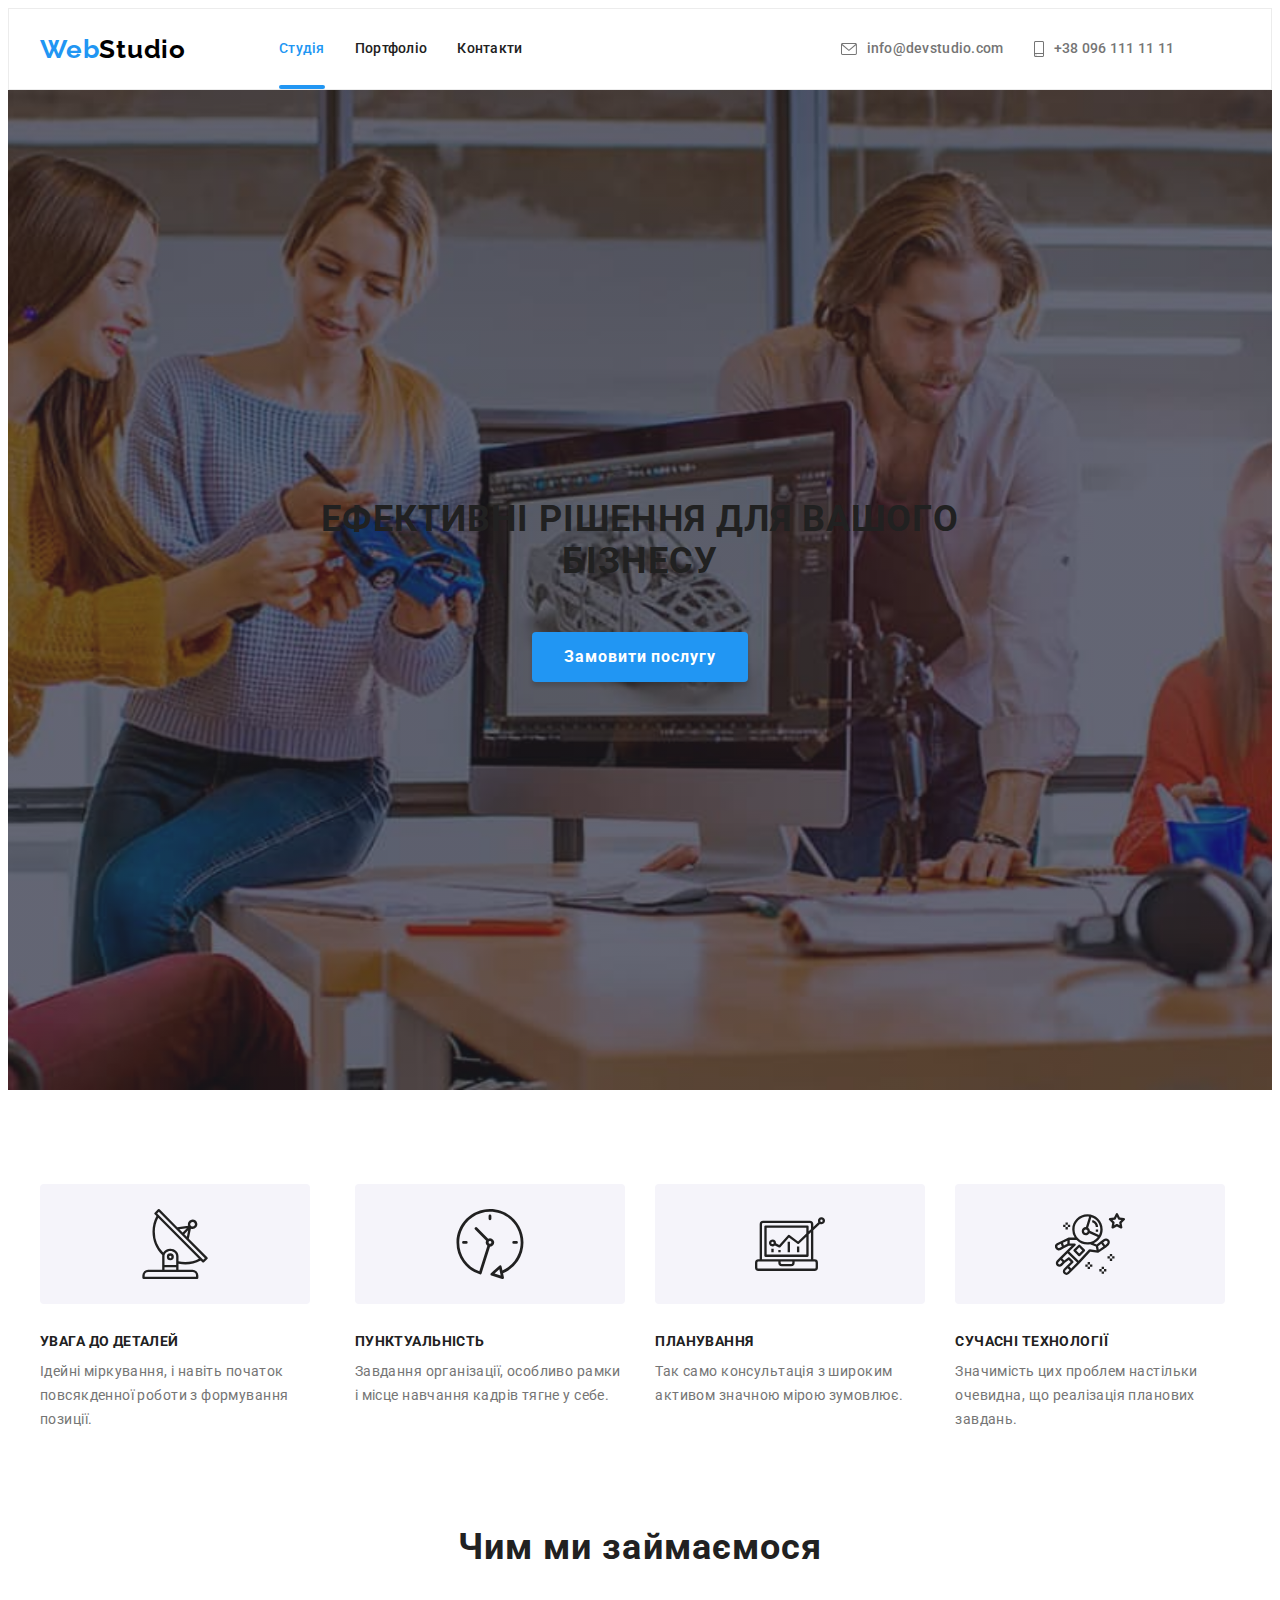
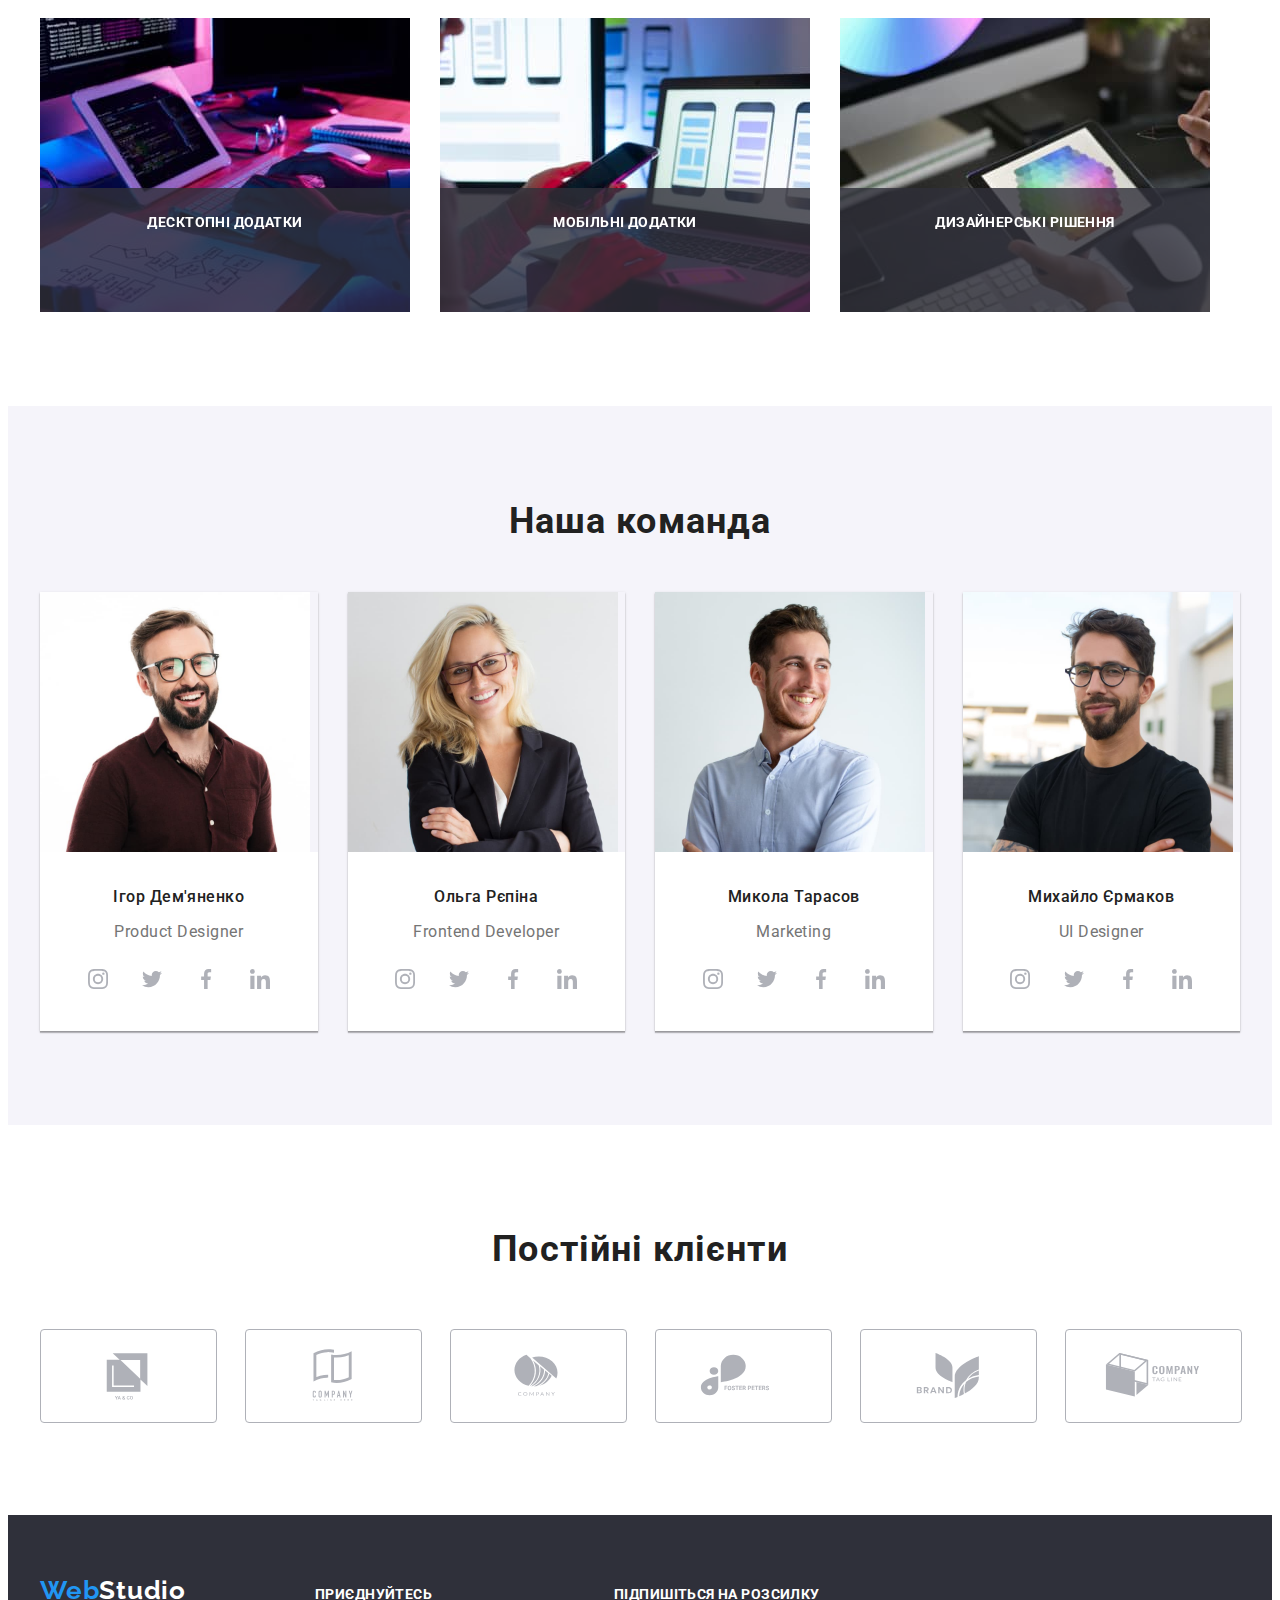
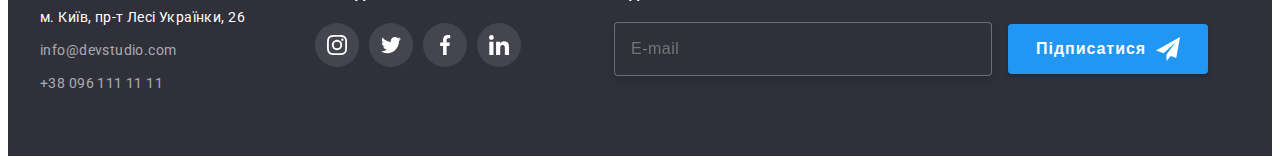
==== commit cf01aa09: "bem header" ====
--- a/index.html
+++ b/index.html
@@ -21,31 +21,31 @@
     <link rel="stylesheet" href="./css/main.min.css" />
   </head>
   <body>
-    <header class="header-page">
-      <div class="container main-nav">
-        <nav class="site">
-          <a class="logo" href="/index.html"
-            >Web<span class="black-logo">Studio</span></a
+    <header class="header">
+      <div class="container header__container">
+        <nav class="navigation">
+          <a class="logo navigation__logo" href="/index.html"
+            >Web<span class="logo logo--black">Studio</span></a
           >
-          <ul class="site-nav">
-            <li>
-              <a class="link-nav current" href="/index.html">Студія</a>
-            </li>
-            <li><a class="link-nav" href="./portfolio.html">Портфоліо</a></li>
-            <li><a class="link-nav" href="">Контакти</a></li>
+          <ul class="menu list">
+            <li class="menu__item">
+              <a class="current menu__link" href="/index.html">Студія</a>
+            </li>
+            <li class="menu__item"><a class="menu__link" href="./portfolio.html">Портфоліо</a></li>
+            <li class="menu__item"><a class="menu__link" href="">Контакти</a></li>
           </ul>
         </nav>
-        <ul class="auth-nav">
-          <li class="contact-icon">
-            <a class="link" href="mailto:info@devstudio.com">
-              <svg class="mail-icon" width="16" height="12">
+        <ul class="auth">
+          <li class="auth__item">
+            <a class="auth__link" href="mailto:info@devstudio.com">
+              <svg class="auth__icon" width="16" height="12">
                 <use href="./images/icons.svg#icon-envelope"></use></svg
               >info@devstudio.com
             </a>
           </li>
-          <li class="contact-icon">
-            <a class="link tel" href="tel:+380961111111">
-              <svg class="smarthone-icon" width="10" height="16">
+          <li class="auth__item">
+            <a class="tel auth__link" href="tel:+380961111111">
+              <svg class="auth__icon" width="10" height="16">
                 <use href="./images/icons.svg#icon-smartphone"></use>
               </svg>
               +38 096 111 11 11
--- a/css/main.min.css
+++ b/css/main.min.css
@@ -1 +1 @@
-.header-page{border:1px solid #ececec;display:flex;align-items:center}.logo{font-family:"Raleway";font-weight:700;font-size:26px;line-height:1.19;letter-spacing:.03em;color:var(--button-color);text-decoration:none;margin-right:93px}.partlogo{color:var(--brand-color)}.contact-icon{display:flex;color:#757575;cursor:pointer}.link-nav{font-weight:500;font-size:14px;line-height:1.14;letter-spacing:.02em;color:#212121;text-decoration:none;display:flex;padding-top:32px;padding-bottom:32px;transition:color 250ms cubic-bezier(0.4, 0, 0.2, 1)}.current{color:#2196f3;position:relative}.current::after{content:"";width:100%;height:4px;background:#2196f3;border-radius:2px;position:absolute;display:block;bottom:0}.link-nav:hover,.link-nav:focus{color:var(--button-color)}.link{font-weight:500;font-size:14px;line-height:1.14;letter-spacing:.02em;text-decoration:none;color:#757575;fill:#757575;display:flex;justify-content:center;align-items:center;transition:color 250ms cubic-bezier(0.4, 0, 0.2, 1),fill 250ms cubic-bezier(0.4, 0, 0.2, 1)}.mail-icon{margin-right:10px;fill:currentColor}.smarthone-icon{margin-right:10px;fill:currentColor}.link:hover,.link:focus{color:var(--button-color);fill:var(--button-color)}.tel{color:#757575}.auth-nav{display:flex;gap:30px;align-items:center;margin-left:318px}.site-nav{display:flex;gap:50px}.site{display:flex;align-items:center}.main-nav{display:flex}.title{font-weight:900;font-size:44px;line-height:1.36;letter-spacing:.06em;text-align:center;color:var(--brand-color);text-transform:uppercase;margin-bottom:30px;max-width:696px}.button{background-color:var(--button-color);font-weight:700;font-size:16px;line-height:1.88;letter-spacing:.06em;color:var(--brand-color);font-family:inherit;border-radius:4px;padding:10px 32px;min-width:216px;text-align:center;display:inline-block;box-shadow:0px 4px 4px rgba(0,0,0,.15);border:0}.overlay{max-width:1600px;height:600px;margin-left:auto;margin-right:auto;background-image:linear-gradient(to right, rgba(47, 48, 58, 0.4), rgba(47, 48, 58, 0.4)),url(../images/hero.jpg);background-repeat:no-repeat;background-position:center;background-size:cover}.button-buy{display:flex;flex-direction:column;align-items:center}.button{cursor:pointer}.decision{padding-top:200px;padding-bottom:200px;background-color:#2f303a;display:flex;align-items:center}.backdrop{position:fixed;width:100%;height:100%;top:0;left:0;background-color:rgba(0,0,0,.2);transition:opacity 250ms cubic-bezier(0.4, 0, 0.2, 1),vissbility 250ms cubic-bezier(0.4, 0, 0.2, 1)}.backdrop.is-hidden{opacity:0;pointer-events:none}.backdrop.is-hidden .modal{transform:translate(-50%, -50%) rotate(-360deg);border-radius:50%}.close{width:30px;height:30px;background-color:#fff;border:1px solid rgba(0,0,0,.1);border-radius:50%;fill:#000;position:absolute;right:8px;top:8px;display:flex;align-items:center;justify-content:center;cursor:pointer;transition:fill 250ms cubic-bezier(0.4, 0, 0.2, 1)}.close:focus,.close:hover{fill:var(--button-color)}.is-hiden{opacity:0;visibility:hidden;pointer-events:none}.modal{position:absolute;width:528px;min-height:581px;top:50%;left:50%;transform:translate(-50%, -50%);padding-left:40px;padding-right:40px;background:#fff;border-radius:4px;box-shadow:0px 1px 3px rgba(0,0,0,.12),0px 1px 1px rgba(0,0,0,.14),0px 2px 1px rgba(0,0,0,.2);transform:translate(-50%, -50%) rotate(0);transition:transform 250ms cubic-bezier(0.4, 0, 0.2, 1),border-radius 250ms cubic-bezier(0.4, 0, 0.2, 1)}.modal-title{font-weight:700;font-size:20px;line-height:1.15;text-align:center;letter-spacing:.03em;color:#212121;margin-top:40px;margin-bottom:12px}.modal-input{min-width:100%;height:40px;padding-left:42px;border:1px solid rgba(33,33,33,.2);border-radius:4px;outline:rgba(0,0,0,0);transition:border-color 250ms cubic-bezier(0.4, 0, 0.2, 1)}.modal-input:focus{border-color:var(--button-color)}.input-label{margin-bottom:10px}.label{margin-bottom:4px;margin-top:10px}.input-label span{display:block;font-weight:400;font-size:12px;line-height:1.17;letter-spacing:.01em;color:#757575}.modal-textarea{width:100%;min-height:120px;border:1px solid rgba(33,33,33,.2);border-radius:4px;margin-bottom:20px;font-weight:400;font-size:12px;line-height:1.67;letter-spacing:.01em;color:rgba(117,117,117,.5);padding-top:12px;padding-left:16px;resize:none;outline:rgba(0,0,0,0);transition:border-color 250ms cubic-bezier(0.4, 0, 0.2, 1)}.modal-textarea:focus{border-color:var(--button-color)}.input-wrap{position:relative}.input-label{margin-bottom:10px}.modal-link{text-decoration:none;margin-left:2px}.modal-icon{position:absolute;left:15px;top:50%;transform:translateY(-50%);right:15px;transition:fill 250ms cubic-bezier(0.4, 0, 0.2, 1)}.modal-input:focus+.modal-icon{fill:var(--button-color)}.modal-send{font-weight:700;font-size:16px;line-height:1.88;text-align:center;justify-content:center;letter-spacing:.06em;color:#fff;background:#2196f3;border-radius:4px;border:none;padding-top:10px;padding-bottom:10px;min-width:200px;cursor:pointer;display:block;margin:0 auto;transition:box-shadow 250ms cubic-bezier(0.4, 0, 0.2, 1)}.modal-send:hover,.modal-send:focus{box-shadow:0px 4px 4px rgba(0,0,0,.15)}.checkbox-label{display:flex;align-items:center;justify-content:center;font-weight:400;font-size:14px;line-height:1.71;letter-spacing:.03em;color:#757575;margin-bottom:30px}.checkbox-text{color:var(--button-color);position:relative}.checkbox-text::after{content:"";width:100%;height:1px;background:#2196f3;border-radius:1px;position:absolute;display:block;bottom:0}.checkbox{-webkit-appearance:none;-moz-appearance:none;appearance:none}.icon{display:inline-block;width:16px;height:15px;border:2px solid #212121;border-radius:4px;margin-right:8px}.checkbox:checked+.icon{border-color:var(--button-color);background-color:var(--button-color);background-image:url(../images/checked.svg);background-size:contain;background-origin:content-box}.details-icon{width:270px;height:120px;display:flex;background:#f5f4fa;justify-content:center;align-items:center;border-radius:4px}.icon-list{fill:#212121}.details{display:flex}.description{font-size:14px;line-height:1.71;letter-spacing:.03em;color:#757575}.sub-title{font-weight:700;font-size:14px;line-height:1.14;letter-spacing:.03em;text-transform:uppercase;color:var(--text-color);margin-bottom:10px;margin-top:30px}.list{display:flex;gap:30px}.section-details{padding-top:94px;padding-bottom:94px}.list-do{display:flex;gap:30px}.pre-title{font-weight:700;font-size:36px;line-height:1.17;letter-spacing:.03em;color:var(--text-color);margin-bottom:50px;text-align:center}.img-image{position:relative}.img-title{font-weight:700;font-size:14px;line-height:1.14;text-align:center;letter-spacing:.03em;text-transform:uppercase;color:#fff;background:rgba(47,48,58,.8);width:370px;height:70px;align-items:center;justify-content:center;padding-top:27px;padding-bottom:27px;position:absolute;bottom:0px}.hero{padding-bottom:94px}.pre-title{font-weight:700;font-size:36px;line-height:1.17;letter-spacing:.03em;color:var(--text-color);margin-bottom:50px;text-align:center}.team{background-color:#f5f4fa;padding-top:94px;padding-bottom:94px}.our-team{display:flex}.list-team{display:flex;gap:30px}.title-name{font-weight:500;font-size:16px;line-height:1.87;letter-spacing:.03em;color:var(--text-color);margin-bottom:10px;text-align:center}.description-name{font-size:16px;line-height:1.19;text-align:center;letter-spacing:.03em;color:#757575}.title-profession{padding-top:30px;padding-bottom:30px;background:#fff}.soc-list{margin-top:16px;display:flex;justify-content:center;gap:10px}.soc-link{width:100%;height:100%;display:flex;align-items:center;justify-content:center;background:#fff;border-radius:50%;fill:#afb1b8;transition:background-color 250ms cubic-bezier(0.4, 0, 0.2, 1),fill 250ms cubic-bezier(0.4, 0, 0.2, 1)}.soc-link:hover,.soc-link:focus{background-color:#2196f3;fill:#fff}.soc-item{width:44px;height:44px}.icon-item{width:calc((100% - 30px)/4);box-shadow:0px 1px 3px rgba(0,0,0,.12),0px 1px 1px rgba(0,0,0,.14),0px 2px 1px rgba(0,0,0,.2)}.clients{padding-top:94px;padding-bottom:94px}.title-clients{margin-bottom:50px;font-style:normal;font-weight:700;font-size:36px;line-height:1.67;text-align:center;letter-spacing:.03em;color:#212121}.clients-list{display:flex;gap:30px}.client-item{width:calc((100% - 150px)/6);height:92px}.client-link{width:100%;height:100%;border:1px solid #afb1b8;border-radius:4px;display:flex;align-items:center;justify-content:center;transition:border-color 250ms cubic-bezier(0.4, 0, 0.2, 1)}.client-icon{fill:#afb1b8;transition:fill 250ms cubic-bezier(0.4, 0, 0.2, 1)}.client-link:hover,.client-link:focus{border-color:#2094f3}.client-link:hover .client-icon,.client-link:focus .client-icon{fill:#2196f3}.black-logo{color:#000}.footer{background-color:#2f303a}.footer-soc{margin-left:70px}.footer-item{display:flex;align-items:baseline}.footer-title{display:block;font-weight:700;font-size:14px;line-height:1.14;letter-spacing:.03em;text-transform:uppercase;color:#fff;margin-bottom:20px}.footer-soc-icon{fill:#fff}.footer-soc-list{display:flex;justify-content:center;gap:10px}.footer-soc-link{width:100%;height:100%;display:flex;align-items:center;justify-content:center;background:rgba(255,255,255,.1);border-radius:50%;fill:#fff;transition:background-color 250ms cubic-bezier(0.4, 0, 0.2, 1),fill 250ms cubic-bezier(0.4, 0, 0.2, 1)}.footer-soc-link:hover,.footer-soc-link:focus{background-color:#2196f3;fill:#fff}.footer-soc-item{width:44px;height:44px}.footer-icon-item{width:calc((100% - 30px)/4)}.subscribe{background-color:var(--button-color);box-shadow:0px 4px 4px rgba(0,0,0,.15);border-radius:4px;font-weight:700;font-size:16px;line-height:1.88;letter-spacing:.06em;color:#fff;min-width:200px;height:50px;border:none;margin-left:12px;cursor:pointer;display:inline-flex;padding-left:28px;align-items:center}.icon-send{fill:#fff;margin-left:10px}.send span{display:block;font-weight:700;font-size:14px;line-height:16px;letter-spacing:.03em;text-transform:uppercase;color:#fff;margin-bottom:20px}.footer-send{margin-left:93px}.input-email{font-weight:400;font-size:16px;line-height:1.25;letter-spacing:.03em;color:rgba(255,255,255,.6);background-color:#2f303a;border:1px solid rgba(255,255,255,.3);filter:drop-shadow(0px 4px 4px rgba(0, 0, 0, 0.15));border-radius:4px;min-width:358px;height:50px;padding-left:16px}.street{font-size:14px;line-height:1.71;letter-spacing:.03em;color:var(--brand-color);text-decoration:none;font-style:normal;margin-bottom:9px}.contact{font-size:14px;line-height:1.71;letter-spacing:.03em;color:rgba(255,255,255,.6);text-decoration:none;font-style:normal;margin-bottom:9px}.footer{padding-top:60px;padding-bottom:60px}.logo-footer{font-family:"Raleway";font-weight:700;font-size:26px;line-height:1.19;letter-spacing:.03em;color:var(--button-color);text-decoration:none;margin-bottom:20px}.communication{margin-top:9px}.address{font-style:normal;margin-top:20px}.filter{background-color:#f5f4fa;color:var(--text-color)}.button-filter{background-color:#f5f4fa;font-weight:500;font-size:16px;line-height:1.62;text-align:center;letter-spacing:.03em;color:var(--text-color);font-family:Roboto,sans-serif;padding-top:6px;padding-bottom:6px;padding-left:22px;padding-right:22px;border-radius:4px;border:0;transition:box-shadow 250ms cubic-bezier(0.4, 0, 0.2, 1),color 250ms cubic-bezier(0.4, 0, 0.2, 1),background-color 250ms cubic-bezier(0.4, 0, 0.2, 1)}.button-filter:hover,.button-filter:focus{background-color:var(--button-color);color:var(--brand-color);box-shadow:0px 3px 1px rgba(0,0,0,.1),0px 1px 2px rgba(0,0,0,.08),0px 2px 2px rgba(0,0,0,.12)}.button-filter:active{background:var(--button-color);color:var(--brand-color)}.filter-button{display:flex;justify-content:center}.portfolio-image:hover .hover-text{transform:translateY(0)}.hover-text{position:absolute;top:0;font-style:normal;padding-left:24px;padding-right:24px;padding-top:63px;padding-bottom:63px;background-color:rgba(33,150,243,.9);font-weight:400;font-size:18px;line-height:1.56;letter-spacing:.03em;color:#fff;height:100%;transform:translateY(100%);transition:transform 250ms cubic-bezier(0.4, 0, 0.2, 1);overflow:auto}.portfolio-image{width:calc((100% - 60px)/3);border-bottom:1px solid #eee;transition:box-shadow 250ms cubic-bezier(0.4, 0, 0.2, 1)}.portfolio-image:hover{box-shadow:0px 1px 1px rgba(0,0,0,.12),0px 4px 4px rgba(0,0,0,.06),1px 4px 6px rgba(0,0,0,.16)}.type-button{text-decoration:none;background-color:#fff;padding-top:94px;padding-bottom:94px}.list-button{display:flex;gap:8px;text-align:center}.link-img{text-decoration:none}.wrap{position:relative;overflow:hidden}.title-description{font-weight:700;font-size:18px;line-height:2;letter-spacing:.06em;color:var(--text-color);margin-bottom:4px}.sub-description{font-size:16px;line-height:1.88;letter-spacing:.03em;color:#757575}.list-button{margin-bottom:50px}.list-image{display:flex;gap:30px;flex-wrap:wrap}.description-image{padding-top:20px;padding-bottom:20px;padding-left:24px;padding-right:24px;border:1px solid #eee}.contact-item{margin-bottom:9px}body{font-family:"Roboto",sans-serif;font-style:normal;background-color:#fff}:root{--brand-color: #ffffff;--text-color: #212121;--button-color: #2196f3}.site-nav,.auth-nav,.communication,.list,.header-page,.list-button,.list-image,.list-do,.list-team,.icon-list,.social-team-list,.footer-soc-list{list-style-type:none}p,h1,h2,h3,h4,h5,h6{margin:0}ul,ol{margin:0;padding-left:0}button{cursor:pointer}img{display:block}.container{width:1200px;padding-left:15px;padding-right:15px;margin:0 auto}/*# sourceMappingURL=main.min.css.map */+.header{border:1px solid #ececec;display:flex;align-items:center}.header__container{display:flex}.logo--black{color:#000}.navigation__logo{font-family:"Raleway";font-weight:700;font-size:26px;line-height:1.19;letter-spacing:.03em;color:var(--button-color);text-decoration:none;margin-right:93px}.menu__link{font-weight:500;font-size:14px;line-height:1.14;letter-spacing:.02em;color:#212121;text-decoration:none;display:flex;padding-top:32px;padding-bottom:32px;transition:color 250ms cubic-bezier(0.4, 0, 0.2, 1)}.menu__link:hover,.menu__link:focus{color:var(--button-color)}.current{color:#2196f3;position:relative}.current::after{content:"";width:100%;height:4px;background:#2196f3;border-radius:2px;position:absolute;display:block;bottom:0}.auth__item{display:flex;color:#757575;cursor:pointer}.auth__link{font-weight:500;font-size:14px;line-height:1.14;letter-spacing:.02em;text-decoration:none;color:#757575;fill:#757575;display:flex;justify-content:center;align-items:center;transition:color 250ms cubic-bezier(0.4, 0, 0.2, 1),fill 250ms cubic-bezier(0.4, 0, 0.2, 1)}.auth__link:hover,.auth__link:focus{color:var(--button-color);fill:var(--button-color)}.auth__icon{margin-right:10px;fill:currentColor}.tel{color:#757575}.auth{display:flex;gap:30px;align-items:center;margin-left:318px}.menu{display:flex;gap:50px}.navigation{display:flex;align-items:center}.title{font-weight:900;font-size:44px;line-height:1.36;letter-spacing:.06em;text-align:center;color:var(--brand-color);text-transform:uppercase;margin-bottom:30px;max-width:696px}.button{background-color:var(--button-color);font-weight:700;font-size:16px;line-height:1.88;letter-spacing:.06em;color:var(--brand-color);font-family:inherit;border-radius:4px;padding:10px 32px;min-width:216px;text-align:center;display:inline-block;box-shadow:0px 4px 4px rgba(0,0,0,.15);border:0;cursor:pointer}.overlay{max-width:1600px;height:600px;margin-left:auto;margin-right:auto;background-image:linear-gradient(to right, rgba(47, 48, 58, 0.4), rgba(47, 48, 58, 0.4)),url(../images/hero.jpg);background-repeat:no-repeat;background-position:center;background-size:cover}.button-buy{display:flex;flex-direction:column;align-items:center}.decision{padding-top:200px;padding-bottom:200px;background-color:#2f303a;display:flex;align-items:center}.backdrop{position:fixed;width:100%;height:100%;top:0;left:0;background-color:rgba(0,0,0,.2);transition:opacity 250ms cubic-bezier(0.4, 0, 0.2, 1),vissbility 250ms cubic-bezier(0.4, 0, 0.2, 1)}.backdrop.is-hidden{opacity:0;pointer-events:none}.backdrop.is-hidden .modal{transform:translate(-50%, -50%) rotate(-360deg);border-radius:50%}.close{width:30px;height:30px;background-color:#fff;border:1px solid rgba(0,0,0,.1);border-radius:50%;fill:#000;position:absolute;right:8px;top:8px;display:flex;align-items:center;justify-content:center;cursor:pointer;transition:fill 250ms cubic-bezier(0.4, 0, 0.2, 1)}.close:focus,.close:hover{fill:var(--button-color)}.is-hiden{opacity:0;visibility:hidden;pointer-events:none}.modal{position:absolute;width:528px;min-height:581px;top:50%;left:50%;transform:translate(-50%, -50%);padding-left:40px;padding-right:40px;background:#fff;border-radius:4px;box-shadow:0px 1px 3px rgba(0,0,0,.12),0px 1px 1px rgba(0,0,0,.14),0px 2px 1px rgba(0,0,0,.2);transform:translate(-50%, -50%) rotate(0);transition:transform 250ms cubic-bezier(0.4, 0, 0.2, 1),border-radius 250ms cubic-bezier(0.4, 0, 0.2, 1)}.modal-title{font-weight:700;font-size:20px;line-height:1.15;text-align:center;letter-spacing:.03em;color:#212121;margin-top:40px;margin-bottom:12px}.modal-input{min-width:100%;height:40px;padding-left:42px;border:1px solid rgba(33,33,33,.2);border-radius:4px;outline:rgba(0,0,0,0);transition:border-color 250ms cubic-bezier(0.4, 0, 0.2, 1)}.modal-input:focus{border-color:var(--button-color)}.label{margin-bottom:4px;margin-top:10px}.input-label{margin-bottom:10px}.input-label span{display:block;font-weight:400;font-size:12px;line-height:1.17;letter-spacing:.01em;color:#757575}.modal-textarea{width:100%;min-height:120px;border:1px solid rgba(33,33,33,.2);border-radius:4px;margin-bottom:20px;font-weight:400;font-size:12px;line-height:1.67;letter-spacing:.01em;color:rgba(117,117,117,.5);padding-top:12px;padding-left:16px;resize:none;outline:rgba(0,0,0,0);transition:border-color 250ms cubic-bezier(0.4, 0, 0.2, 1)}.modal-textarea:focus{border-color:var(--button-color)}.input-wrap{position:relative}.modal-link{text-decoration:none;margin-left:2px}.modal-icon{position:absolute;left:15px;top:50%;transform:translateY(-50%);right:15px;transition:fill 250ms cubic-bezier(0.4, 0, 0.2, 1)}.modal-input:focus+.modal-icon{fill:var(--button-color)}.modal-send{font-weight:700;font-size:16px;line-height:1.88;text-align:center;justify-content:center;letter-spacing:.06em;color:#fff;background:#2196f3;border-radius:4px;border:none;padding-top:10px;padding-bottom:10px;min-width:200px;cursor:pointer;display:block;margin:0 auto;transition:box-shadow 250ms cubic-bezier(0.4, 0, 0.2, 1)}.modal-send:hover,.modal-send:focus{box-shadow:0px 4px 4px rgba(0,0,0,.15)}.checkbox-label{display:flex;align-items:center;justify-content:center;font-weight:400;font-size:14px;line-height:1.71;letter-spacing:.03em;color:#757575;margin-bottom:30px}.checkbox-text{color:var(--button-color);position:relative}.checkbox-text::after{content:"";width:100%;height:1px;background:#2196f3;border-radius:1px;position:absolute;display:block;bottom:0}.icon{display:inline-block;width:16px;height:15px;border:2px solid #212121;border-radius:4px;margin-right:8px}.checkbox{-webkit-appearance:none;-moz-appearance:none;appearance:none}.checkbox:checked+.icon{border-color:var(--button-color);background-color:var(--button-color);background-image:url(../images/checked.svg);background-size:contain;background-origin:content-box}.details-icon{width:270px;height:120px;display:flex;background:#f5f4fa;justify-content:center;align-items:center;border-radius:4px}.icon-list{fill:#212121}.details{display:flex}.description{font-size:14px;line-height:1.71;letter-spacing:.03em;color:#757575}.sub-title{font-weight:700;font-size:14px;line-height:1.14;letter-spacing:.03em;text-transform:uppercase;color:var(--text-color);margin-bottom:10px;margin-top:30px}.list{display:flex;gap:30px}.section-details{padding-top:94px;padding-bottom:94px}.list-do{display:flex;gap:30px}.img-image{position:relative}.img-title{font-weight:700;font-size:14px;line-height:1.14;text-align:center;letter-spacing:.03em;text-transform:uppercase;color:#fff;background:rgba(47,48,58,.8);width:370px;height:70px;align-items:center;justify-content:center;padding-top:27px;padding-bottom:27px;position:absolute;bottom:0px}.hero{padding-bottom:94px}.pre-title{font-weight:700;font-size:36px;line-height:1.17;letter-spacing:.03em;color:var(--text-color);margin-bottom:50px;text-align:center}.title{font-weight:700;font-size:36px;line-height:1.17;letter-spacing:.03em;color:var(--text-color);margin-bottom:50px;text-align:center}.team{background-color:#f5f4fa;padding-top:94px;padding-bottom:94px}.our-team{display:flex}.list-team{display:flex;gap:30px}.title-name{font-weight:500;font-size:16px;line-height:1.87;letter-spacing:.03em;color:var(--text-color);margin-bottom:10px;text-align:center}.description-name{font-size:16px;line-height:1.19;text-align:center;letter-spacing:.03em;color:#757575}.title-profession{padding-top:30px;padding-bottom:30px;background:#fff}.soc-list{margin-top:16px;display:flex;justify-content:center;gap:10px}.soc-link{width:100%;height:100%;display:flex;align-items:center;justify-content:center;background:#fff;border-radius:50%;fill:#afb1b8;transition:background-color 250ms cubic-bezier(0.4, 0, 0.2, 1),fill 250ms cubic-bezier(0.4, 0, 0.2, 1)}.soc-link:hover,.soc-link:focus{background-color:#2196f3;fill:#fff}.soc-item{width:44px;height:44px}.icon-item{width:calc((100% - 30px)/4);box-shadow:0px 1px 3px rgba(0,0,0,.12),0px 1px 1px rgba(0,0,0,.14),0px 2px 1px rgba(0,0,0,.2)}.clients{padding-top:94px;padding-bottom:94px}.title-clients{margin-bottom:50px;font-style:normal;font-weight:700;font-size:36px;line-height:1.67;text-align:center;letter-spacing:.03em;color:#212121}.clients-list{display:flex;gap:30px}.client-item{width:calc((100% - 150px)/6);height:92px}.client-link{width:100%;height:100%;border:1px solid #afb1b8;border-radius:4px;display:flex;align-items:center;justify-content:center;transition:border-color 250ms cubic-bezier(0.4, 0, 0.2, 1)}.client-link:hover,.client-link:focus{border-color:#2094f3}.client-link:hover .client-icon,.client-link:focus .client-icon{fill:#2196f3}.client-icon{fill:#afb1b8;transition:fill 250ms cubic-bezier(0.4, 0, 0.2, 1)}.footer{background-color:#2f303a;padding-top:60px;padding-bottom:60px}.footer-soc{margin-left:70px}.footer-item{display:flex;align-items:baseline}.footer-title{display:block;font-weight:700;font-size:14px;line-height:1.14;letter-spacing:.03em;text-transform:uppercase;color:#fff;margin-bottom:20px}.footer-soc-icon{fill:#fff}.footer-soc-list{display:flex;justify-content:center;gap:10px}.footer-soc-link{width:100%;height:100%;display:flex;align-items:center;justify-content:center;background:rgba(255,255,255,.1);border-radius:50%;fill:#fff;transition:background-color 250ms cubic-bezier(0.4, 0, 0.2, 1),fill 250ms cubic-bezier(0.4, 0, 0.2, 1)}.footer-soc-link:hover,.footer-soc-link:focus{background-color:#2196f3;fill:#fff}.footer-soc-item{width:44px;height:44px}.footer-icon-item{width:calc((100% - 30px)/4)}.subscribe{background-color:var(--button-color);box-shadow:0px 4px 4px rgba(0,0,0,.15);border-radius:4px;font-weight:700;font-size:16px;line-height:1.88;letter-spacing:.06em;color:#fff;min-width:200px;height:50px;border:none;margin-left:12px;cursor:pointer;display:inline-flex;padding-left:28px;align-items:center}.icon-send{fill:#fff;margin-left:10px}.send span{display:block;font-weight:700;font-size:14px;line-height:16px;letter-spacing:.03em;text-transform:uppercase;color:#fff;margin-bottom:20px}.footer-send{margin-left:93px}.input-email{font-weight:400;font-size:16px;line-height:1.25;letter-spacing:.03em;color:rgba(255,255,255,.6);background-color:#2f303a;border:1px solid rgba(255,255,255,.3);filter:drop-shadow(0px 4px 4px rgba(0, 0, 0, 0.15));border-radius:4px;min-width:358px;height:50px;padding-left:16px}.street{font-size:14px;line-height:1.71;letter-spacing:.03em;color:var(--brand-color);text-decoration:none;font-style:normal;margin-bottom:9px}.contact{font-size:14px;line-height:1.71;letter-spacing:.03em;color:rgba(255,255,255,.6);text-decoration:none;font-style:normal;margin-bottom:9px}.logo-footer{font-family:"Raleway";font-weight:700;font-size:26px;line-height:1.19;letter-spacing:.03em;color:var(--button-color);text-decoration:none;margin-bottom:20px}.partlogo{color:var(--brand-color)}.communication{margin-top:9px}.address{font-style:normal;margin-top:20px}.filter{background-color:#f5f4fa;color:var(--text-color)}.button-filter{background-color:#f5f4fa;font-weight:500;font-size:16px;line-height:1.62;text-align:center;letter-spacing:.03em;color:var(--text-color);font-family:Roboto,sans-serif;padding-top:6px;padding-bottom:6px;padding-left:22px;padding-right:22px;border-radius:4px;border:0;transition:box-shadow 250ms cubic-bezier(0.4, 0, 0.2, 1),color 250ms cubic-bezier(0.4, 0, 0.2, 1),background-color 250ms cubic-bezier(0.4, 0, 0.2, 1)}.button-filter:hover,.button-filter:focus{background-color:var(--button-color);color:var(--brand-color);box-shadow:0px 3px 1px rgba(0,0,0,.1),0px 1px 2px rgba(0,0,0,.08),0px 2px 2px rgba(0,0,0,.12)}.button-filter:active{background:var(--button-color);color:var(--brand-color)}.filter-button{display:flex;justify-content:center}.hover-text{position:absolute;top:0;font-style:normal;padding-left:24px;padding-right:24px;padding-top:63px;padding-bottom:63px;background-color:rgba(33,150,243,.9);font-weight:400;font-size:18px;line-height:1.56;letter-spacing:.03em;color:#fff;height:100%;transform:translateY(100%);transition:transform 250ms cubic-bezier(0.4, 0, 0.2, 1);overflow:auto}.portfolio-image{width:calc((100% - 60px)/3);border-bottom:1px solid #eee;transition:box-shadow 250ms cubic-bezier(0.4, 0, 0.2, 1)}.portfolio-image:hover{box-shadow:0px 1px 1px rgba(0,0,0,.12),0px 4px 4px rgba(0,0,0,.06),1px 4px 6px rgba(0,0,0,.16)}.portfolio-image:hover .hover-text{transform:translateY(0)}.type-button{text-decoration:none;background-color:#fff;padding-top:94px;padding-bottom:94px}.list-button{display:flex;gap:8px;text-align:center}.link-img{text-decoration:none}.wrap{position:relative;overflow:hidden}.title-description{font-weight:700;font-size:18px;line-height:2;letter-spacing:.06em;color:var(--text-color);margin-bottom:4px}.sub-description{font-size:16px;line-height:1.88;letter-spacing:.03em;color:#757575}.list-button{margin-bottom:50px}.list-image{display:flex;gap:30px;flex-wrap:wrap}.description-image{padding-top:20px;padding-bottom:20px;padding-left:24px;padding-right:24px;border:1px solid #eee}.contact-item{margin-bottom:9px}body{font-family:"Roboto",sans-serif;font-style:normal;background-color:#fff}:root{--brand-color: #ffffff;--text-color: #212121;--button-color: #2196f3}.site-nav,.auth-nav,.communication,.list,.header-page,.list-button,.list-image,.list-do,.list-team,.icon-list,.social-team-list,.footer-soc-list{list-style-type:none}p,h1,h2,h3,h4,h5,h6{margin:0}ul,ol{margin:0;padding-left:0}button{cursor:pointer}img{display:block}.container{width:1200px;padding-left:15px;padding-right:15px;margin:0 auto}/*# sourceMappingURL=main.min.css.map */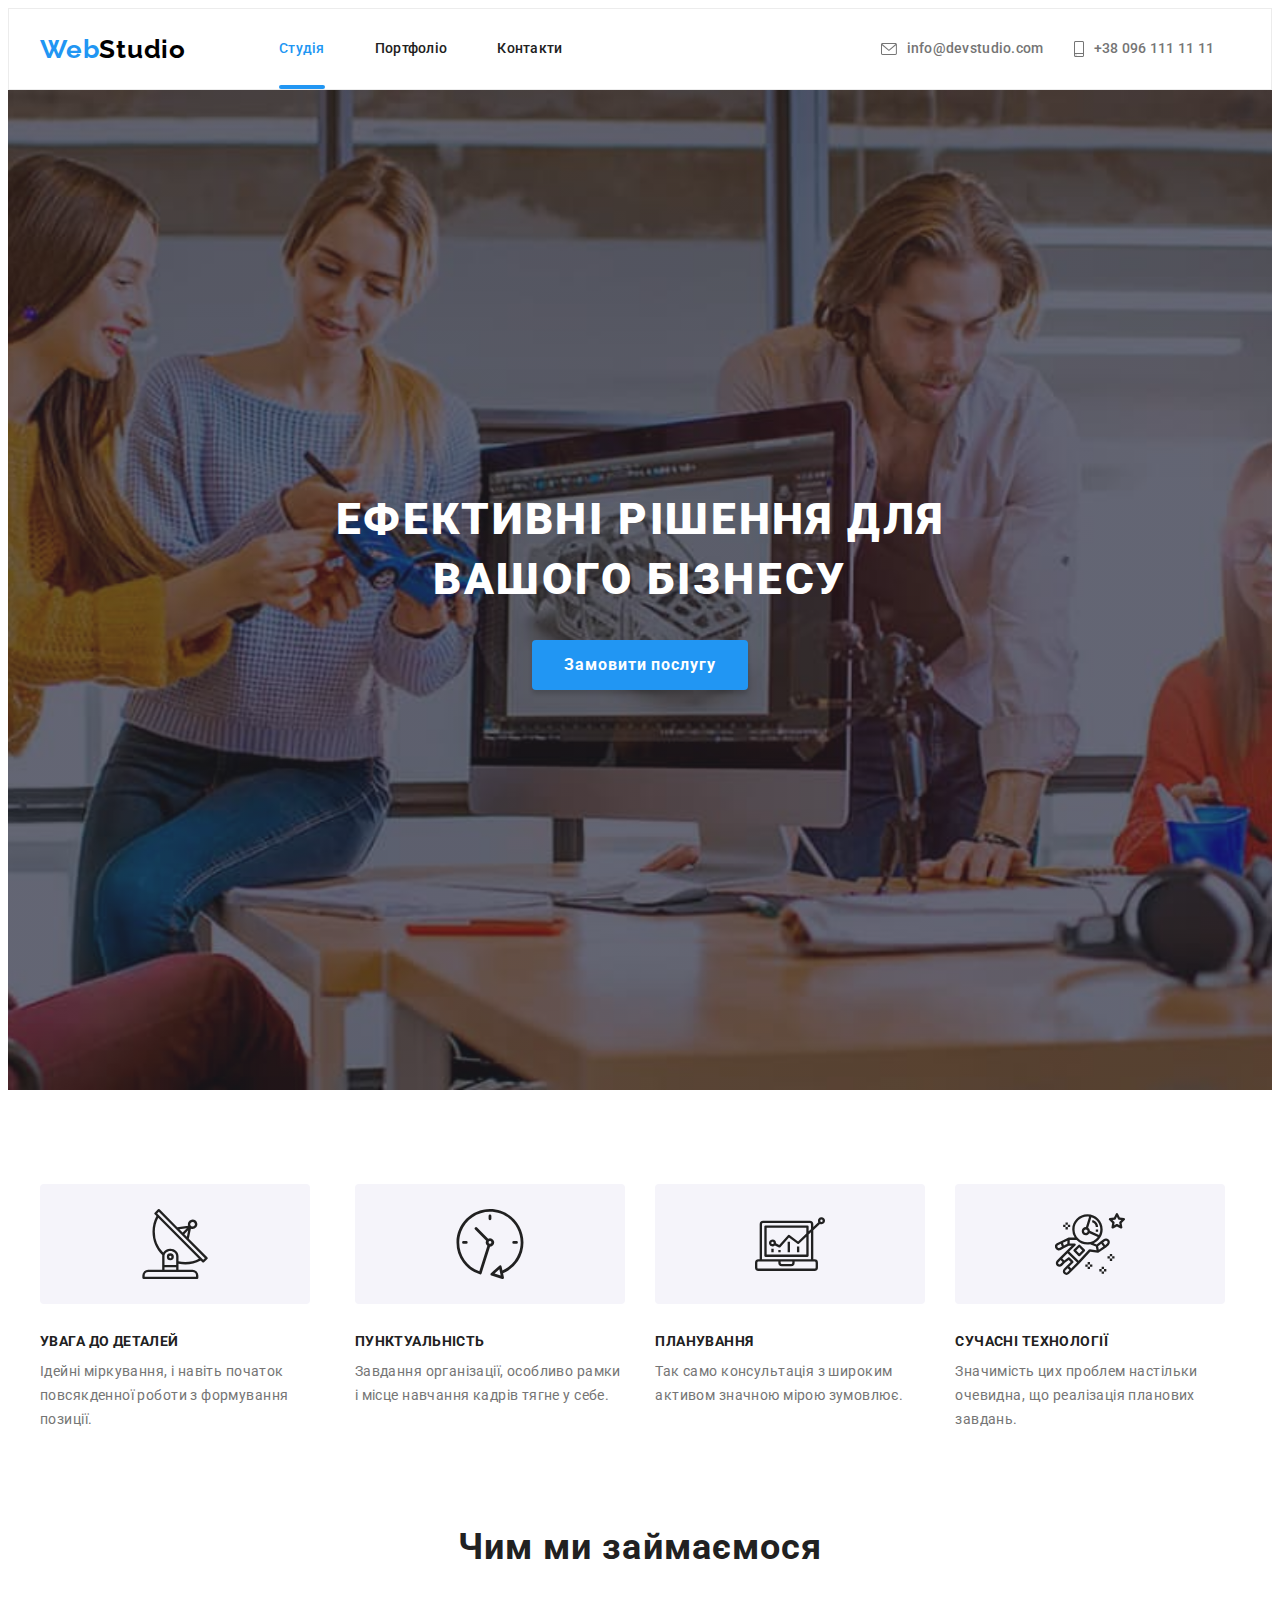
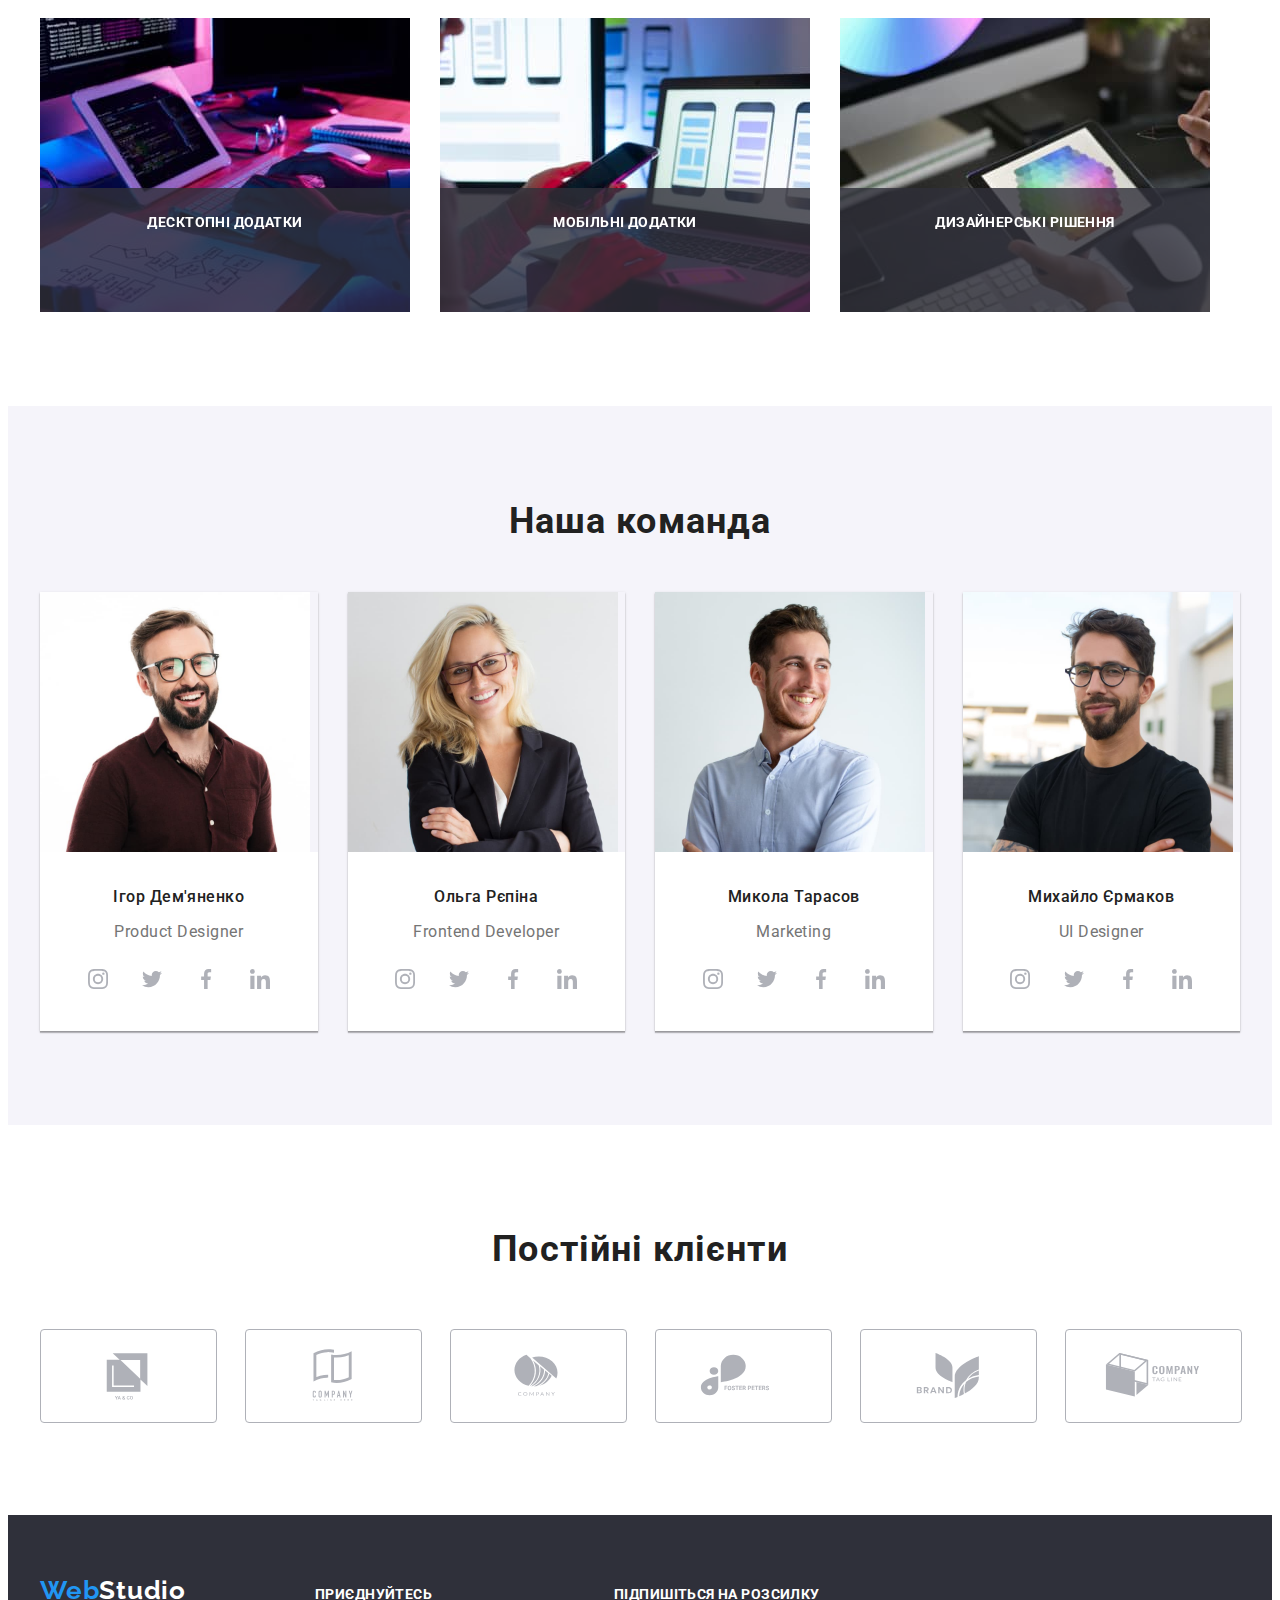
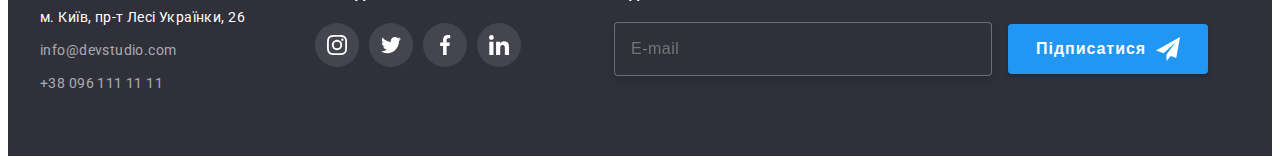
==== commit 84ae2df4: "finish" ====
--- a/index.html
+++ b/index.html
@@ -31,8 +31,12 @@
             <li class="menu__item">
               <a class="current menu__link" href="/index.html">Студія</a>
             </li>
-            <li class="menu__item"><a class="menu__link" href="./portfolio.html">Портфоліо</a></li>
-            <li class="menu__item"><a class="menu__link" href="">Контакти</a></li>
+            <li class="menu__item">
+              <a class="menu__link" href="./portfolio.html">Портфоліо</a>
+            </li>
+            <li class="menu__item">
+              <a class="menu__link" href="">Контакти</a>
+            </li>
           </ul>
         </nav>
         <ul class="auth">
@@ -122,67 +126,55 @@
         </div>
       </section>
 
-      <section class="section-details">
-        <div class="container details">
-          <ul class="list">
-            <li class="list-details">
-              <div class="details-icon">
-                <svg class="icon-list" width="70" height="70">
-                  <use
-                    class="icon-antenna"
-                    href="./images/icons.svg#icon-antenna-1"
-                  ></use>
-                </svg>
-              </div>
-              <h2 class="sub-title">УВАГА ДО ДЕТАЛЕЙ</h2>
-              <p class="description">
+      <section class="details">
+        <div class="container details__container">
+          <ul class="list card">
+            <li class="card__item">
+              <div class="card__section">
+                <svg class="card__icon" width="70" height="70">
+                  <use href="./images/icons.svg#icon-antenna-1"></use>
+                </svg>
+              </div>
+              <h2 class="card__title">УВАГА ДО ДЕТАЛЕЙ</h2>
+              <p class="card__description">
                 Ідейні міркування, і навіть початок повсякденної роботи з
                 формування позиції.
               </p>
             </li>
 
-            <li class="list-details">
-              <div class="details-icon">
-                <svg class="icon-list" width="70" height="70">
-                  <use
-                    class="icon-clock"
-                    href="./images/icons.svg#icon-clock-1"
-                  ></use>
-                </svg>
-              </div>
-              <h2 class="sub-title">ПУНКТУАЛЬНІСТЬ</h2>
-              <p class="description">
+            <li class="card__item">
+              <div class="card__section">
+                <svg class="card__icon" width="70" height="70">
+                  <use href="./images/icons.svg#icon-clock-1"></use>
+                </svg>
+              </div>
+              <h2 class="card__title">ПУНКТУАЛЬНІСТЬ</h2>
+              <p class="card__description">
                 Завдання організації, особливо рамки і місце навчання кадрів
                 тягне у себе.
               </p>
             </li>
 
-            <li class="list-details">
-              <div class="details-icon">
-                <svg class="icon-list" width="70" height="70">
-                  <use
-                    class="icon-diagram"
-                    href="./images/icons.svg#icon-diagram-1"
-                  ></use>
-                </svg>
-              </div>
-              <h2 class="sub-title">ПЛАНУВАННЯ</h2>
-              <p class="description">
+            <li class="card__item">
+              <div class="card__section">
+                <svg class="card__icon" width="70" height="70">
+                  <use href="./images/icons.svg#icon-diagram-1"></use>
+                </svg>
+              </div>
+              <h2 class="card__title">ПЛАНУВАННЯ</h2>
+              <p class="card__description">
                 Так само консультація з широким активом значною мірою зумовлює.
               </p>
             </li>
 
-            <li class="list-details">
-              <div class="details-icon">
-                <svg class="icon-list" width="70" height="70">
-                  <use
-                    class="icon-astronaut"
-                    href="./images/icons.svg#icon-astronaut-1"
-                  ></use>
-                </svg>
-              </div>
-              <h2 class="sub-title">СУЧАСНІ ТЕХНОЛОГІЇ</h2>
-              <p class="description">
+            <li class="card_item">
+              <div class="card__section">
+                <svg class="card__icon" width="70" height="70">
+                  <use href="./images/icons.svg#icon-astronaut-1"></use>
+                </svg>
+              </div>
+              <h2 class="card__title">СУЧАСНІ ТЕХНОЛОГІЇ</h2>
+              <p class="card__description">
                 Значимість цих проблем настільки очевидна, що реалізація
                 планових завдань.
               </p>
@@ -192,25 +184,25 @@
       </section>
 
       <section class="hero">
-        <div class="container">
-          <h2 class="pre-title">Чим ми займаємося</h2>
-          <ul class="list-do">
-            <li>
-              <a class="img-image" href=""
+        <div class="container hero__container">
+          <h2 class="hero__title">Чим ми займаємося</h2>
+          <ul class="picture list">
+            <li class="picture__item">
+              <a class="picture__link" href=""
                 ><img src="./img/img1.jpg" alt="набір символів" width="370" />
-                <p class="img-title">Десктопні додатки</p></a
+                <p class="picture__title">Десктопні додатки</p></a
               >
             </li>
-            <li>
-              <a class="img-image" href=""
+            <li class="picture__item">
+              <a class="picture__link" href=""
                 ><img src="./img/img2.jpg" alt="розробка макету" width="370" />
-                <p class="img-title">Мобільні додатки</p></a
+                <p class="picture__title">Мобільні додатки</p></a
               >
             </li>
-            <li>
-              <a class="img-image" href=""
+            <li class="picture__item">
+              <a class="picture__link" href=""
                 ><img src="./img/img3.jpg" alt="дизайн" width="370" />
-                <p class="img-title">Дизайнерські рішення</p>
+                <p class="picture__title">Дизайнерські рішення</p>
               </a>
             </li>
           </ul>
--- a/css/main.min.css
+++ b/css/main.min.css
@@ -1 +1 @@
-.header{border:1px solid #ececec;display:flex;align-items:center}.header__container{display:flex}.logo--black{color:#000}.navigation__logo{font-family:"Raleway";font-weight:700;font-size:26px;line-height:1.19;letter-spacing:.03em;color:var(--button-color);text-decoration:none;margin-right:93px}.menu__link{font-weight:500;font-size:14px;line-height:1.14;letter-spacing:.02em;color:#212121;text-decoration:none;display:flex;padding-top:32px;padding-bottom:32px;transition:color 250ms cubic-bezier(0.4, 0, 0.2, 1)}.menu__link:hover,.menu__link:focus{color:var(--button-color)}.current{color:#2196f3;position:relative}.current::after{content:"";width:100%;height:4px;background:#2196f3;border-radius:2px;position:absolute;display:block;bottom:0}.auth__item{display:flex;color:#757575;cursor:pointer}.auth__link{font-weight:500;font-size:14px;line-height:1.14;letter-spacing:.02em;text-decoration:none;color:#757575;fill:#757575;display:flex;justify-content:center;align-items:center;transition:color 250ms cubic-bezier(0.4, 0, 0.2, 1),fill 250ms cubic-bezier(0.4, 0, 0.2, 1)}.auth__link:hover,.auth__link:focus{color:var(--button-color);fill:var(--button-color)}.auth__icon{margin-right:10px;fill:currentColor}.tel{color:#757575}.auth{display:flex;gap:30px;align-items:center;margin-left:318px}.menu{display:flex;gap:50px}.navigation{display:flex;align-items:center}.title{font-weight:900;font-size:44px;line-height:1.36;letter-spacing:.06em;text-align:center;color:var(--brand-color);text-transform:uppercase;margin-bottom:30px;max-width:696px}.button{background-color:var(--button-color);font-weight:700;font-size:16px;line-height:1.88;letter-spacing:.06em;color:var(--brand-color);font-family:inherit;border-radius:4px;padding:10px 32px;min-width:216px;text-align:center;display:inline-block;box-shadow:0px 4px 4px rgba(0,0,0,.15);border:0;cursor:pointer}.overlay{max-width:1600px;height:600px;margin-left:auto;margin-right:auto;background-image:linear-gradient(to right, rgba(47, 48, 58, 0.4), rgba(47, 48, 58, 0.4)),url(../images/hero.jpg);background-repeat:no-repeat;background-position:center;background-size:cover}.button-buy{display:flex;flex-direction:column;align-items:center}.decision{padding-top:200px;padding-bottom:200px;background-color:#2f303a;display:flex;align-items:center}.backdrop{position:fixed;width:100%;height:100%;top:0;left:0;background-color:rgba(0,0,0,.2);transition:opacity 250ms cubic-bezier(0.4, 0, 0.2, 1),vissbility 250ms cubic-bezier(0.4, 0, 0.2, 1)}.backdrop.is-hidden{opacity:0;pointer-events:none}.backdrop.is-hidden .modal{transform:translate(-50%, -50%) rotate(-360deg);border-radius:50%}.close{width:30px;height:30px;background-color:#fff;border:1px solid rgba(0,0,0,.1);border-radius:50%;fill:#000;position:absolute;right:8px;top:8px;display:flex;align-items:center;justify-content:center;cursor:pointer;transition:fill 250ms cubic-bezier(0.4, 0, 0.2, 1)}.close:focus,.close:hover{fill:var(--button-color)}.is-hiden{opacity:0;visibility:hidden;pointer-events:none}.modal{position:absolute;width:528px;min-height:581px;top:50%;left:50%;transform:translate(-50%, -50%);padding-left:40px;padding-right:40px;background:#fff;border-radius:4px;box-shadow:0px 1px 3px rgba(0,0,0,.12),0px 1px 1px rgba(0,0,0,.14),0px 2px 1px rgba(0,0,0,.2);transform:translate(-50%, -50%) rotate(0);transition:transform 250ms cubic-bezier(0.4, 0, 0.2, 1),border-radius 250ms cubic-bezier(0.4, 0, 0.2, 1)}.modal-title{font-weight:700;font-size:20px;line-height:1.15;text-align:center;letter-spacing:.03em;color:#212121;margin-top:40px;margin-bottom:12px}.modal-input{min-width:100%;height:40px;padding-left:42px;border:1px solid rgba(33,33,33,.2);border-radius:4px;outline:rgba(0,0,0,0);transition:border-color 250ms cubic-bezier(0.4, 0, 0.2, 1)}.modal-input:focus{border-color:var(--button-color)}.label{margin-bottom:4px;margin-top:10px}.input-label{margin-bottom:10px}.input-label span{display:block;font-weight:400;font-size:12px;line-height:1.17;letter-spacing:.01em;color:#757575}.modal-textarea{width:100%;min-height:120px;border:1px solid rgba(33,33,33,.2);border-radius:4px;margin-bottom:20px;font-weight:400;font-size:12px;line-height:1.67;letter-spacing:.01em;color:rgba(117,117,117,.5);padding-top:12px;padding-left:16px;resize:none;outline:rgba(0,0,0,0);transition:border-color 250ms cubic-bezier(0.4, 0, 0.2, 1)}.modal-textarea:focus{border-color:var(--button-color)}.input-wrap{position:relative}.modal-link{text-decoration:none;margin-left:2px}.modal-icon{position:absolute;left:15px;top:50%;transform:translateY(-50%);right:15px;transition:fill 250ms cubic-bezier(0.4, 0, 0.2, 1)}.modal-input:focus+.modal-icon{fill:var(--button-color)}.modal-send{font-weight:700;font-size:16px;line-height:1.88;text-align:center;justify-content:center;letter-spacing:.06em;color:#fff;background:#2196f3;border-radius:4px;border:none;padding-top:10px;padding-bottom:10px;min-width:200px;cursor:pointer;display:block;margin:0 auto;transition:box-shadow 250ms cubic-bezier(0.4, 0, 0.2, 1)}.modal-send:hover,.modal-send:focus{box-shadow:0px 4px 4px rgba(0,0,0,.15)}.checkbox-label{display:flex;align-items:center;justify-content:center;font-weight:400;font-size:14px;line-height:1.71;letter-spacing:.03em;color:#757575;margin-bottom:30px}.checkbox-text{color:var(--button-color);position:relative}.checkbox-text::after{content:"";width:100%;height:1px;background:#2196f3;border-radius:1px;position:absolute;display:block;bottom:0}.icon{display:inline-block;width:16px;height:15px;border:2px solid #212121;border-radius:4px;margin-right:8px}.checkbox{-webkit-appearance:none;-moz-appearance:none;appearance:none}.checkbox:checked+.icon{border-color:var(--button-color);background-color:var(--button-color);background-image:url(../images/checked.svg);background-size:contain;background-origin:content-box}.details-icon{width:270px;height:120px;display:flex;background:#f5f4fa;justify-content:center;align-items:center;border-radius:4px}.icon-list{fill:#212121}.details{display:flex}.description{font-size:14px;line-height:1.71;letter-spacing:.03em;color:#757575}.sub-title{font-weight:700;font-size:14px;line-height:1.14;letter-spacing:.03em;text-transform:uppercase;color:var(--text-color);margin-bottom:10px;margin-top:30px}.list{display:flex;gap:30px}.section-details{padding-top:94px;padding-bottom:94px}.list-do{display:flex;gap:30px}.img-image{position:relative}.img-title{font-weight:700;font-size:14px;line-height:1.14;text-align:center;letter-spacing:.03em;text-transform:uppercase;color:#fff;background:rgba(47,48,58,.8);width:370px;height:70px;align-items:center;justify-content:center;padding-top:27px;padding-bottom:27px;position:absolute;bottom:0px}.hero{padding-bottom:94px}.pre-title{font-weight:700;font-size:36px;line-height:1.17;letter-spacing:.03em;color:var(--text-color);margin-bottom:50px;text-align:center}.title{font-weight:700;font-size:36px;line-height:1.17;letter-spacing:.03em;color:var(--text-color);margin-bottom:50px;text-align:center}.team{background-color:#f5f4fa;padding-top:94px;padding-bottom:94px}.our-team{display:flex}.list-team{display:flex;gap:30px}.title-name{font-weight:500;font-size:16px;line-height:1.87;letter-spacing:.03em;color:var(--text-color);margin-bottom:10px;text-align:center}.description-name{font-size:16px;line-height:1.19;text-align:center;letter-spacing:.03em;color:#757575}.title-profession{padding-top:30px;padding-bottom:30px;background:#fff}.soc-list{margin-top:16px;display:flex;justify-content:center;gap:10px}.soc-link{width:100%;height:100%;display:flex;align-items:center;justify-content:center;background:#fff;border-radius:50%;fill:#afb1b8;transition:background-color 250ms cubic-bezier(0.4, 0, 0.2, 1),fill 250ms cubic-bezier(0.4, 0, 0.2, 1)}.soc-link:hover,.soc-link:focus{background-color:#2196f3;fill:#fff}.soc-item{width:44px;height:44px}.icon-item{width:calc((100% - 30px)/4);box-shadow:0px 1px 3px rgba(0,0,0,.12),0px 1px 1px rgba(0,0,0,.14),0px 2px 1px rgba(0,0,0,.2)}.clients{padding-top:94px;padding-bottom:94px}.title-clients{margin-bottom:50px;font-style:normal;font-weight:700;font-size:36px;line-height:1.67;text-align:center;letter-spacing:.03em;color:#212121}.clients-list{display:flex;gap:30px}.client-item{width:calc((100% - 150px)/6);height:92px}.client-link{width:100%;height:100%;border:1px solid #afb1b8;border-radius:4px;display:flex;align-items:center;justify-content:center;transition:border-color 250ms cubic-bezier(0.4, 0, 0.2, 1)}.client-link:hover,.client-link:focus{border-color:#2094f3}.client-link:hover .client-icon,.client-link:focus .client-icon{fill:#2196f3}.client-icon{fill:#afb1b8;transition:fill 250ms cubic-bezier(0.4, 0, 0.2, 1)}.footer{background-color:#2f303a;padding-top:60px;padding-bottom:60px}.footer-soc{margin-left:70px}.footer-item{display:flex;align-items:baseline}.footer-title{display:block;font-weight:700;font-size:14px;line-height:1.14;letter-spacing:.03em;text-transform:uppercase;color:#fff;margin-bottom:20px}.footer-soc-icon{fill:#fff}.footer-soc-list{display:flex;justify-content:center;gap:10px}.footer-soc-link{width:100%;height:100%;display:flex;align-items:center;justify-content:center;background:rgba(255,255,255,.1);border-radius:50%;fill:#fff;transition:background-color 250ms cubic-bezier(0.4, 0, 0.2, 1),fill 250ms cubic-bezier(0.4, 0, 0.2, 1)}.footer-soc-link:hover,.footer-soc-link:focus{background-color:#2196f3;fill:#fff}.footer-soc-item{width:44px;height:44px}.footer-icon-item{width:calc((100% - 30px)/4)}.subscribe{background-color:var(--button-color);box-shadow:0px 4px 4px rgba(0,0,0,.15);border-radius:4px;font-weight:700;font-size:16px;line-height:1.88;letter-spacing:.06em;color:#fff;min-width:200px;height:50px;border:none;margin-left:12px;cursor:pointer;display:inline-flex;padding-left:28px;align-items:center}.icon-send{fill:#fff;margin-left:10px}.send span{display:block;font-weight:700;font-size:14px;line-height:16px;letter-spacing:.03em;text-transform:uppercase;color:#fff;margin-bottom:20px}.footer-send{margin-left:93px}.input-email{font-weight:400;font-size:16px;line-height:1.25;letter-spacing:.03em;color:rgba(255,255,255,.6);background-color:#2f303a;border:1px solid rgba(255,255,255,.3);filter:drop-shadow(0px 4px 4px rgba(0, 0, 0, 0.15));border-radius:4px;min-width:358px;height:50px;padding-left:16px}.street{font-size:14px;line-height:1.71;letter-spacing:.03em;color:var(--brand-color);text-decoration:none;font-style:normal;margin-bottom:9px}.contact{font-size:14px;line-height:1.71;letter-spacing:.03em;color:rgba(255,255,255,.6);text-decoration:none;font-style:normal;margin-bottom:9px}.logo-footer{font-family:"Raleway";font-weight:700;font-size:26px;line-height:1.19;letter-spacing:.03em;color:var(--button-color);text-decoration:none;margin-bottom:20px}.partlogo{color:var(--brand-color)}.communication{margin-top:9px}.address{font-style:normal;margin-top:20px}.filter{background-color:#f5f4fa;color:var(--text-color)}.button-filter{background-color:#f5f4fa;font-weight:500;font-size:16px;line-height:1.62;text-align:center;letter-spacing:.03em;color:var(--text-color);font-family:Roboto,sans-serif;padding-top:6px;padding-bottom:6px;padding-left:22px;padding-right:22px;border-radius:4px;border:0;transition:box-shadow 250ms cubic-bezier(0.4, 0, 0.2, 1),color 250ms cubic-bezier(0.4, 0, 0.2, 1),background-color 250ms cubic-bezier(0.4, 0, 0.2, 1)}.button-filter:hover,.button-filter:focus{background-color:var(--button-color);color:var(--brand-color);box-shadow:0px 3px 1px rgba(0,0,0,.1),0px 1px 2px rgba(0,0,0,.08),0px 2px 2px rgba(0,0,0,.12)}.button-filter:active{background:var(--button-color);color:var(--brand-color)}.filter-button{display:flex;justify-content:center}.hover-text{position:absolute;top:0;font-style:normal;padding-left:24px;padding-right:24px;padding-top:63px;padding-bottom:63px;background-color:rgba(33,150,243,.9);font-weight:400;font-size:18px;line-height:1.56;letter-spacing:.03em;color:#fff;height:100%;transform:translateY(100%);transition:transform 250ms cubic-bezier(0.4, 0, 0.2, 1);overflow:auto}.portfolio-image{width:calc((100% - 60px)/3);border-bottom:1px solid #eee;transition:box-shadow 250ms cubic-bezier(0.4, 0, 0.2, 1)}.portfolio-image:hover{box-shadow:0px 1px 1px rgba(0,0,0,.12),0px 4px 4px rgba(0,0,0,.06),1px 4px 6px rgba(0,0,0,.16)}.portfolio-image:hover .hover-text{transform:translateY(0)}.type-button{text-decoration:none;background-color:#fff;padding-top:94px;padding-bottom:94px}.list-button{display:flex;gap:8px;text-align:center}.link-img{text-decoration:none}.wrap{position:relative;overflow:hidden}.title-description{font-weight:700;font-size:18px;line-height:2;letter-spacing:.06em;color:var(--text-color);margin-bottom:4px}.sub-description{font-size:16px;line-height:1.88;letter-spacing:.03em;color:#757575}.list-button{margin-bottom:50px}.list-image{display:flex;gap:30px;flex-wrap:wrap}.description-image{padding-top:20px;padding-bottom:20px;padding-left:24px;padding-right:24px;border:1px solid #eee}.contact-item{margin-bottom:9px}body{font-family:"Roboto",sans-serif;font-style:normal;background-color:#fff}:root{--brand-color: #ffffff;--text-color: #212121;--button-color: #2196f3}.site-nav,.auth-nav,.communication,.list,.header-page,.list-button,.list-image,.list-do,.list-team,.icon-list,.social-team-list,.footer-soc-list{list-style-type:none}p,h1,h2,h3,h4,h5,h6{margin:0}ul,ol{margin:0;padding-left:0}button{cursor:pointer}img{display:block}.container{width:1200px;padding-left:15px;padding-right:15px;margin:0 auto}/*# sourceMappingURL=main.min.css.map */+.header{border:1px solid #ececec;display:flex;align-items:center}.header__container{display:flex}.logo--black{color:#000}.navigation__logo{font-family:"Raleway";font-weight:700;font-size:26px;line-height:1.19;letter-spacing:.03em;color:var(--button-color);text-decoration:none;margin-right:93px}.menu__link{font-weight:500;font-size:14px;line-height:1.14;letter-spacing:.02em;color:#212121;text-decoration:none;display:flex;padding-top:32px;padding-bottom:32px;transition:color 250ms cubic-bezier(0.4, 0, 0.2, 1)}.menu__link:hover,.menu__link:focus{color:var(--button-color)}.current{color:#2196f3;position:relative}.current::after{content:"";width:100%;height:4px;background:#2196f3;border-radius:2px;position:absolute;display:block;bottom:0}.auth__item{display:flex;color:#757575;cursor:pointer}.auth__link{font-weight:500;font-size:14px;line-height:1.14;letter-spacing:.02em;text-decoration:none;color:#757575;fill:#757575;display:flex;justify-content:center;align-items:center;transition:color 250ms cubic-bezier(0.4, 0, 0.2, 1),fill 250ms cubic-bezier(0.4, 0, 0.2, 1)}.auth__link:hover,.auth__link:focus{color:var(--button-color);fill:var(--button-color)}.auth__icon{margin-right:10px;fill:currentColor}.tel{color:#757575}.auth{display:flex;gap:30px;align-items:center;margin-left:318px}.menu{display:flex;gap:50px}.navigation{display:flex;align-items:center}.title{font-weight:900;font-size:44px;line-height:1.36;letter-spacing:.06em;text-align:center;color:var(--brand-color);text-transform:uppercase;margin-bottom:30px;max-width:696px}.button{background-color:var(--button-color);font-weight:700;font-size:16px;line-height:1.88;letter-spacing:.06em;color:var(--brand-color);font-family:inherit;border-radius:4px;padding:10px 32px;min-width:216px;text-align:center;display:inline-block;box-shadow:0px 4px 4px rgba(0,0,0,.15);border:0;cursor:pointer}.overlay{max-width:1600px;height:600px;margin-left:auto;margin-right:auto;background-image:linear-gradient(to right, rgba(47, 48, 58, 0.4), rgba(47, 48, 58, 0.4)),url(../images/hero.jpg);background-repeat:no-repeat;background-position:center;background-size:cover}.button-buy{display:flex;flex-direction:column;align-items:center}.decision{padding-top:200px;padding-bottom:200px;background-color:#2f303a;display:flex;align-items:center}.backdrop{position:fixed;width:100%;height:100%;top:0;left:0;background-color:rgba(0,0,0,.2);transition:opacity 250ms cubic-bezier(0.4, 0, 0.2, 1),vissbility 250ms cubic-bezier(0.4, 0, 0.2, 1)}.backdrop.is-hidden{opacity:0;pointer-events:none}.backdrop.is-hidden .modal{transform:translate(-50%, -50%) rotate(-360deg);border-radius:50%}.close{width:30px;height:30px;background-color:#fff;border:1px solid rgba(0,0,0,.1);border-radius:50%;fill:#000;position:absolute;right:8px;top:8px;display:flex;align-items:center;justify-content:center;cursor:pointer;transition:fill 250ms cubic-bezier(0.4, 0, 0.2, 1)}.close:focus,.close:hover{fill:var(--button-color)}.is-hiden{opacity:0;visibility:hidden;pointer-events:none}.modal{position:absolute;width:528px;min-height:581px;top:50%;left:50%;transform:translate(-50%, -50%);padding-left:40px;padding-right:40px;background:#fff;border-radius:4px;box-shadow:0px 1px 3px rgba(0,0,0,.12),0px 1px 1px rgba(0,0,0,.14),0px 2px 1px rgba(0,0,0,.2);transform:translate(-50%, -50%) rotate(0);transition:transform 250ms cubic-bezier(0.4, 0, 0.2, 1),border-radius 250ms cubic-bezier(0.4, 0, 0.2, 1)}.modal-title{font-weight:700;font-size:20px;line-height:1.15;text-align:center;letter-spacing:.03em;color:#212121;margin-top:40px;margin-bottom:12px}.modal-input{min-width:100%;height:40px;padding-left:42px;border:1px solid rgba(33,33,33,.2);border-radius:4px;outline:rgba(0,0,0,0);transition:border-color 250ms cubic-bezier(0.4, 0, 0.2, 1)}.modal-input:focus{border-color:var(--button-color)}.label{margin-bottom:4px;margin-top:10px}.input-label{margin-bottom:10px}.input-label span{display:block;font-weight:400;font-size:12px;line-height:1.17;letter-spacing:.01em;color:#757575}.modal-textarea{width:100%;min-height:120px;border:1px solid rgba(33,33,33,.2);border-radius:4px;margin-bottom:20px;font-weight:400;font-size:12px;line-height:1.67;letter-spacing:.01em;color:rgba(117,117,117,.5);padding-top:12px;padding-left:16px;resize:none;outline:rgba(0,0,0,0);transition:border-color 250ms cubic-bezier(0.4, 0, 0.2, 1)}.modal-textarea:focus{border-color:var(--button-color)}.input-wrap{position:relative}.modal-link{text-decoration:none;margin-left:2px}.modal-icon{position:absolute;left:15px;top:50%;transform:translateY(-50%);right:15px;transition:fill 250ms cubic-bezier(0.4, 0, 0.2, 1)}.modal-input:focus+.modal-icon{fill:var(--button-color)}.modal-send{font-weight:700;font-size:16px;line-height:1.88;text-align:center;justify-content:center;letter-spacing:.06em;color:#fff;background:#2196f3;border-radius:4px;border:none;padding-top:10px;padding-bottom:10px;min-width:200px;cursor:pointer;display:block;margin:0 auto;transition:box-shadow 250ms cubic-bezier(0.4, 0, 0.2, 1)}.modal-send:hover,.modal-send:focus{box-shadow:0px 4px 4px rgba(0,0,0,.15)}.checkbox-label{display:flex;align-items:center;justify-content:center;font-weight:400;font-size:14px;line-height:1.71;letter-spacing:.03em;color:#757575;margin-bottom:30px}.checkbox-text{color:var(--button-color);position:relative}.checkbox-text::after{content:"";width:100%;height:1px;background:#2196f3;border-radius:1px;position:absolute;display:block;bottom:0}.icon{display:inline-block;width:16px;height:15px;border:2px solid #212121;border-radius:4px;margin-right:8px}.checkbox{-webkit-appearance:none;-moz-appearance:none;appearance:none}.checkbox:checked+.icon{border-color:var(--button-color);background-color:var(--button-color);background-image:url(../images/checked.svg);background-size:contain;background-origin:content-box}.card__section{width:270px;height:120px;display:flex;background:#f5f4fa;justify-content:center;align-items:center;border-radius:4px}.card__icon{fill:#212121}.details__container{display:flex}.card__description{font-size:14px;line-height:1.71;letter-spacing:.03em;color:#757575}.card__title{font-weight:700;font-size:14px;line-height:1.14;letter-spacing:.03em;text-transform:uppercase;color:var(--text-color);margin-bottom:10px;margin-top:30px}.card{display:flex;gap:30px}.details{padding-top:94px;padding-bottom:94px}.hero{padding-bottom:94px}.hero__title{font-weight:700;font-size:36px;line-height:1.17;letter-spacing:.03em;color:var(--text-color);margin-bottom:50px;text-align:center}.picture{display:flex;gap:30px}.picture__link{position:relative}.picture__title{font-weight:700;font-size:14px;line-height:1.14;text-align:center;letter-spacing:.03em;text-transform:uppercase;color:#fff;background:rgba(47,48,58,.8);width:370px;height:70px;align-items:center;justify-content:center;padding-top:27px;padding-bottom:27px;position:absolute;bottom:0px}.pre-title{font-weight:700;font-size:36px;line-height:1.17;letter-spacing:.03em;color:var(--text-color);margin-bottom:50px;text-align:center}.team{background-color:#f5f4fa;padding-top:94px;padding-bottom:94px}.our-team{display:flex}.list-team{display:flex;gap:30px}.title-name{font-weight:500;font-size:16px;line-height:1.87;letter-spacing:.03em;color:var(--text-color);margin-bottom:10px;text-align:center}.description-name{font-size:16px;line-height:1.19;text-align:center;letter-spacing:.03em;color:#757575}.title-profession{padding-top:30px;padding-bottom:30px;background:#fff}.soc-list{margin-top:16px;display:flex;justify-content:center;gap:10px}.soc-link{width:100%;height:100%;display:flex;align-items:center;justify-content:center;background:#fff;border-radius:50%;fill:#afb1b8;transition:background-color 250ms cubic-bezier(0.4, 0, 0.2, 1),fill 250ms cubic-bezier(0.4, 0, 0.2, 1)}.soc-link:hover,.soc-link:focus{background-color:#2196f3;fill:#fff}.soc-item{width:44px;height:44px}.icon-item{width:calc((100% - 30px)/4);box-shadow:0px 1px 3px rgba(0,0,0,.12),0px 1px 1px rgba(0,0,0,.14),0px 2px 1px rgba(0,0,0,.2)}.clients{padding-top:94px;padding-bottom:94px}.title-clients{margin-bottom:50px;font-style:normal;font-weight:700;font-size:36px;line-height:1.67;text-align:center;letter-spacing:.03em;color:#212121}.clients-list{display:flex;gap:30px}.client-item{width:calc((100% - 150px)/6);height:92px}.client-link{width:100%;height:100%;border:1px solid #afb1b8;border-radius:4px;display:flex;align-items:center;justify-content:center;transition:border-color 250ms cubic-bezier(0.4, 0, 0.2, 1)}.client-link:hover,.client-link:focus{border-color:#2094f3}.client-link:hover .client-icon,.client-link:focus .client-icon{fill:#2196f3}.client-icon{fill:#afb1b8;transition:fill 250ms cubic-bezier(0.4, 0, 0.2, 1)}.footer{background-color:#2f303a;padding-top:60px;padding-bottom:60px}.footer-soc{margin-left:70px}.footer-item{display:flex;align-items:baseline}.footer-title{display:block;font-weight:700;font-size:14px;line-height:1.14;letter-spacing:.03em;text-transform:uppercase;color:#fff;margin-bottom:20px}.footer-soc-icon{fill:#fff}.footer-soc-list{display:flex;justify-content:center;gap:10px}.footer-soc-link{width:100%;height:100%;display:flex;align-items:center;justify-content:center;background:rgba(255,255,255,.1);border-radius:50%;fill:#fff;transition:background-color 250ms cubic-bezier(0.4, 0, 0.2, 1),fill 250ms cubic-bezier(0.4, 0, 0.2, 1)}.footer-soc-link:hover,.footer-soc-link:focus{background-color:#2196f3;fill:#fff}.footer-soc-item{width:44px;height:44px}.footer-icon-item{width:calc((100% - 30px)/4)}.subscribe{background-color:var(--button-color);box-shadow:0px 4px 4px rgba(0,0,0,.15);border-radius:4px;font-weight:700;font-size:16px;line-height:1.88;letter-spacing:.06em;color:#fff;min-width:200px;height:50px;border:none;margin-left:12px;cursor:pointer;display:inline-flex;padding-left:28px;align-items:center}.icon-send{fill:#fff;margin-left:10px}.send span{display:block;font-weight:700;font-size:14px;line-height:16px;letter-spacing:.03em;text-transform:uppercase;color:#fff;margin-bottom:20px}.footer-send{margin-left:93px}.input-email{font-weight:400;font-size:16px;line-height:1.25;letter-spacing:.03em;color:rgba(255,255,255,.6);background-color:#2f303a;border:1px solid rgba(255,255,255,.3);filter:drop-shadow(0px 4px 4px rgba(0, 0, 0, 0.15));border-radius:4px;min-width:358px;height:50px;padding-left:16px}.street{font-size:14px;line-height:1.71;letter-spacing:.03em;color:var(--brand-color);text-decoration:none;font-style:normal;margin-bottom:9px}.contact{font-size:14px;line-height:1.71;letter-spacing:.03em;color:rgba(255,255,255,.6);text-decoration:none;font-style:normal;margin-bottom:9px}.logo-footer{font-family:"Raleway";font-weight:700;font-size:26px;line-height:1.19;letter-spacing:.03em;color:var(--button-color);text-decoration:none;margin-bottom:20px}.partlogo{color:var(--brand-color)}.communication{margin-top:9px}.address{font-style:normal;margin-top:20px}.filter{background-color:#f5f4fa;color:var(--text-color)}.button-filter{background-color:#f5f4fa;font-weight:500;font-size:16px;line-height:1.62;text-align:center;letter-spacing:.03em;color:var(--text-color);font-family:Roboto,sans-serif;padding-top:6px;padding-bottom:6px;padding-left:22px;padding-right:22px;border-radius:4px;border:0;transition:box-shadow 250ms cubic-bezier(0.4, 0, 0.2, 1),color 250ms cubic-bezier(0.4, 0, 0.2, 1),background-color 250ms cubic-bezier(0.4, 0, 0.2, 1)}.button-filter:hover,.button-filter:focus{background-color:var(--button-color);color:var(--brand-color);box-shadow:0px 3px 1px rgba(0,0,0,.1),0px 1px 2px rgba(0,0,0,.08),0px 2px 2px rgba(0,0,0,.12)}.button-filter:active{background:var(--button-color);color:var(--brand-color)}.filter-button{display:flex;justify-content:center}.hover-text{position:absolute;top:0;font-style:normal;padding-left:24px;padding-right:24px;padding-top:63px;padding-bottom:63px;background-color:rgba(33,150,243,.9);font-weight:400;font-size:18px;line-height:1.56;letter-spacing:.03em;color:#fff;height:100%;transform:translateY(100%);transition:transform 250ms cubic-bezier(0.4, 0, 0.2, 1);overflow:auto}.portfolio-image{width:calc((100% - 60px)/3);border-bottom:1px solid #eee;transition:box-shadow 250ms cubic-bezier(0.4, 0, 0.2, 1)}.portfolio-image:hover{box-shadow:0px 1px 1px rgba(0,0,0,.12),0px 4px 4px rgba(0,0,0,.06),1px 4px 6px rgba(0,0,0,.16)}.portfolio-image:hover .hover-text{transform:translateY(0)}.type-button{text-decoration:none;background-color:#fff;padding-top:94px;padding-bottom:94px}.list-button{display:flex;gap:8px;text-align:center}.link-img{text-decoration:none}.wrap{position:relative;overflow:hidden}.title-description{font-weight:700;font-size:18px;line-height:2;letter-spacing:.06em;color:var(--text-color);margin-bottom:4px}.sub-description{font-size:16px;line-height:1.88;letter-spacing:.03em;color:#757575}.list-button{margin-bottom:50px}.list-image{display:flex;gap:30px;flex-wrap:wrap}.description-image{padding-top:20px;padding-bottom:20px;padding-left:24px;padding-right:24px;border:1px solid #eee}.contact-item{margin-bottom:9px}body{font-family:"Roboto",sans-serif;font-style:normal;background-color:#fff}:root{--brand-color: #ffffff;--text-color: #212121;--button-color: #2196f3}.site-nav,.auth-nav,.communication,.list,.header-page,.list-button,.list-image,.list-do,.list-team,.icon-list,.social-team-list,.footer-soc-list{list-style-type:none}p,h1,h2,h3,h4,h5,h6{margin:0}ul,ol{margin:0;padding-left:0}button{cursor:pointer}img{display:block}.container{width:1200px;padding-left:15px;padding-right:15px;margin:0 auto}/*# sourceMappingURL=main.min.css.map */